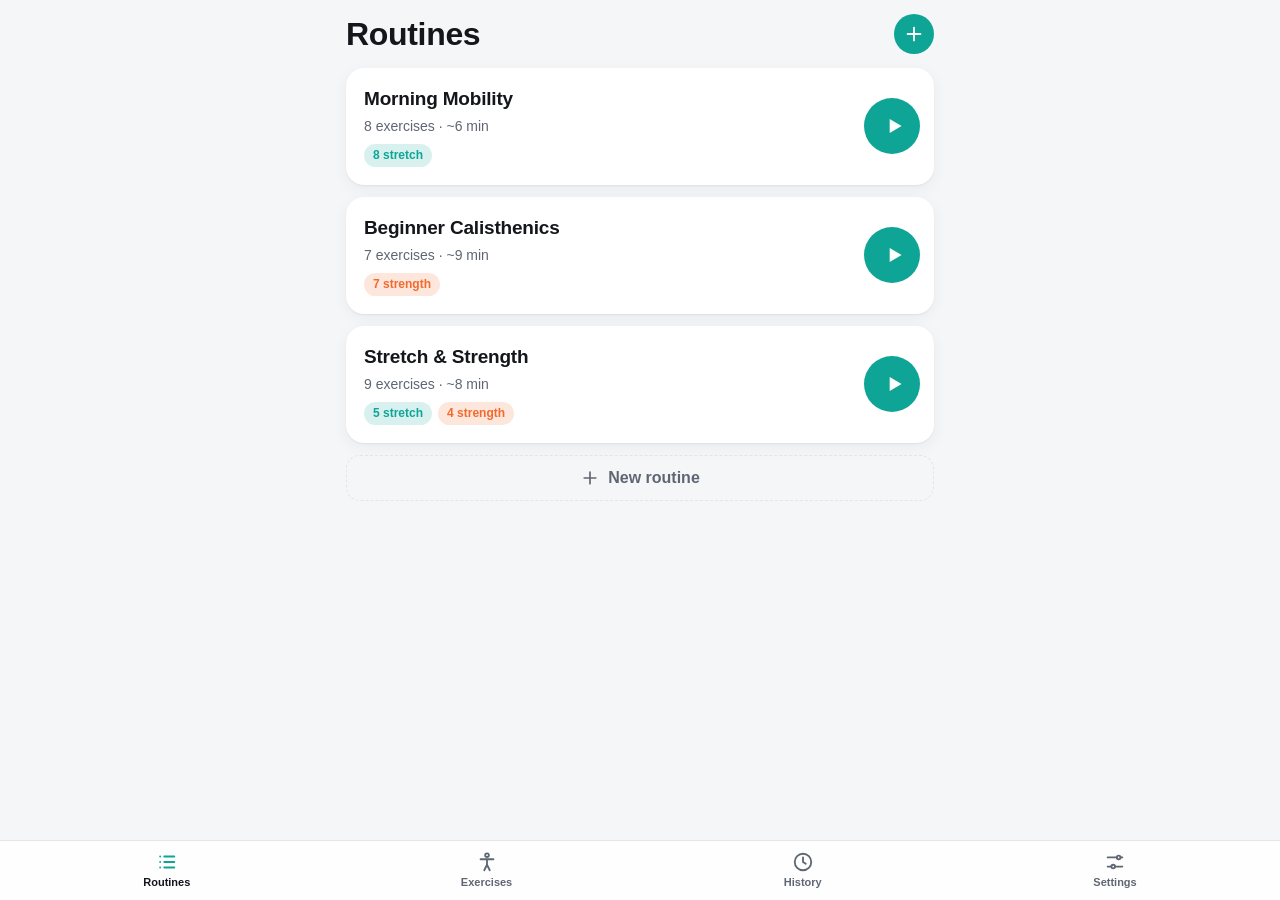
==== index.html @ bdf203a7 "Limber: guided stretching and calisthenics web app Co-Authored-By: Claude Opus 5.5 <noreply@anthropi" ====
<!doctype html>
<html lang="en">
<head>
  <meta charset="utf-8">
  <meta name="viewport" content="width=device-width, initial-scale=1, viewport-fit=cover">
  <title>Limber</title>
  <meta name="description" content="Guided stretching and calisthenics routines with timers and visual cues.">
  <meta name="theme-color" content="#f5f6f8" media="(prefers-color-scheme: light)">
  <meta name="theme-color" content="#0e1014" media="(prefers-color-scheme: dark)">
  <meta name="apple-mobile-web-app-capable" content="yes">
  <meta name="mobile-web-app-capable" content="yes">
  <meta name="apple-mobile-web-app-status-bar-style" content="black-translucent">
  <meta name="apple-mobile-web-app-title" content="Limber">
  <link rel="apple-touch-icon" href="icons/apple-touch-icon.png">
  <link rel="icon" type="image/png" sizes="192x192" href="icons/icon-192.png">
  <link rel="manifest" href="manifest.webmanifest">
  <link rel="stylesheet" href="styles.css">
</head>
<body>
  <main id="app"></main>
  <nav class="tabbar" aria-label="Main">
    <a href="#/" data-tab="routines"><svg class="ic" viewBox="0 0 24 24" aria-hidden="true"><path d="M9 6h11M9 12h11M9 18h11M4.5 6h.01M4.5 12h.01M4.5 18h.01"/></svg><span>Routines</span></a>
    <a href="#/library" data-tab="library"><svg class="ic" viewBox="0 0 24 24" aria-hidden="true"><circle cx="12" cy="4.5" r="2"/><path d="M5 9h14M12 9v6M9 21l3-6 3 6"/></svg><span>Exercises</span></a>
    <a href="#/history" data-tab="history"><svg class="ic" viewBox="0 0 24 24" aria-hidden="true"><circle cx="12" cy="12" r="9"/><path d="M12 7v5l3 2"/></svg><span>History</span></a>
    <a href="#/settings" data-tab="settings"><svg class="ic" viewBox="0 0 24 24" aria-hidden="true"><path d="M4 7h10M18 7h2M4 17h4M12 17h8"/><circle cx="16" cy="7" r="2"/><circle cx="10" cy="17" r="2"/></svg><span>Settings</span></a>
  </nav>
  <script type="module" src="js/app.js"></script>
</body>
</html>
---- styles.css ----
:root {
  --bg: #f5f6f8;
  --surface: #ffffff;
  --surface-2: #eef0f3;
  --text: #14161b;
  --text-2: #5f6673;
  --line: #e2e5ea;
  --stretch: #0fa596;
  --strength: #f26a2e;
  --acc: var(--stretch);
  --danger: #d93a3a;
  --fig: #2a2f3a;
  --fig-far: #a9afbb;
  --ground: #d5d9df;
  --body: #e4e7ec;
  --muscle: #cfd4dc;
  --radius: 18px;
  --shadow: 0 1px 2px rgba(20, 22, 27, .06), 0 4px 16px rgba(20, 22, 27, .05);
  --safe-top: env(safe-area-inset-top, 0px);
  --safe-bottom: env(safe-area-inset-bottom, 0px);
  color-scheme: light dark;
}

@media (prefers-color-scheme: dark) {
  :root {
    --bg: #0e1014;
    --surface: #181b21;
    --surface-2: #22262e;
    --text: #f1f2f5;
    --text-2: #9aa1ad;
    --line: #2a2e37;
    --stretch: #2fc9b8;
    --strength: #ff8247;
    --fig: #eef0f4;
    --fig-far: #6b7280;
    --ground: #343944;
    --body: #262a33;
    --muscle: #343a45;
    --shadow: none;
  }
}

* { box-sizing: border-box; -webkit-tap-highlight-color: transparent; }
html { -webkit-text-size-adjust: 100%; }
body {
  margin: 0;
  background: var(--bg);
  color: var(--text);
  font: 16px/1.4 -apple-system, BlinkMacSystemFont, "SF Pro Text", "Segoe UI", Roboto, sans-serif;
  min-height: 100dvh;
  overscroll-behavior-y: none;
}
button, input, select, textarea { font: inherit; color: inherit; }
button { cursor: pointer; border: 0; background: none; padding: 0; }
button:disabled { opacity: .35; cursor: default; }
a { color: inherit; text-decoration: none; }
h1, h2, h3 { margin: 0; letter-spacing: -0.01em; }
.muted { color: var(--text-2); }
.small { font-size: 13px; }
.center { text-align: center; }
.pad { padding: 16px; }

.ic { width: 22px; height: 22px; fill: none; stroke: currentColor; stroke-width: 2; stroke-linecap: round; stroke-linejoin: round; flex: none; }
.ic.inline { width: 16px; height: 16px; vertical-align: -3px; }

#app {
  max-width: 620px;
  margin: 0 auto;
  padding: calc(var(--safe-top) + 8px) 16px calc(var(--safe-bottom) + 96px);
}

/* ── Tab bar ── */
.tabbar {
  position: fixed; left: 0; right: 0; bottom: 0; z-index: 20;
  display: flex; justify-content: space-around;
  padding: 6px 8px calc(var(--safe-bottom) + 6px);
  background: color-mix(in srgb, var(--surface) 88%, transparent);
  backdrop-filter: saturate(1.6) blur(18px);
  -webkit-backdrop-filter: saturate(1.6) blur(18px);
  border-top: 1px solid var(--line);
}
.tabbar a { display: flex; flex-direction: column; align-items: center; gap: 2px; font-size: 11px; font-weight: 600; color: var(--text-2); padding: 4px 12px; min-width: 64px; }
.tabbar a.active { color: var(--text); }
.tabbar a.active .ic { stroke: var(--stretch); }
body.playing .tabbar { display: none; }

/* ── Header ── */
.top { display: flex; align-items: center; justify-content: space-between; gap: 8px; min-height: 52px; margin-bottom: 8px; }
.top h1 { font-size: 32px; font-weight: 800; }
.top-title { flex: 1; text-align: center; font-weight: 600; }
.btn-icon {
  display: inline-grid; place-items: center; width: 40px; height: 40px; border-radius: 50%;
  color: var(--text); background: var(--surface-2);
}
.btn-icon.accent { background: var(--stretch); color: #fff; }
.btn-icon.danger { color: var(--danger); }
.btn-icon.lg { width: 56px; height: 56px; }
.btn-icon.lg .ic { width: 26px; height: 26px; }
.btn-icon.on { background: var(--acc); color: #fff; }

/* ── Buttons ── */
.btn {
  display: inline-flex; align-items: center; justify-content: center; gap: 8px;
  min-height: 46px; padding: 0 18px; border-radius: 14px; font-weight: 650;
  background: var(--surface-2); color: var(--text);
}
.btn.primary { background: var(--text); color: var(--bg); }
.btn.ghost { background: transparent; border: 1.5px dashed var(--line); color: var(--text-2); }
.btn.ghost.danger { color: var(--danger); border-style: solid; }
.btn.wide { display: flex; width: 100%; margin-top: 12px; }
.btn.big { min-height: 54px; font-size: 17px; }
.btn.small { min-height: 34px; padding: 0 14px; border-radius: 10px; font-size: 14px; }
.btn .ic { width: 20px; height: 20px; }
.file-btn { cursor: pointer; }

.bottom-cta {
  position: sticky; bottom: calc(var(--safe-bottom) + 70px); margin-top: 16px; z-index: 5;
}
.bottom-cta .btn { box-shadow: 0 8px 24px rgba(0, 0, 0, .18); }

/* ── Pills & chips ── */
.pill { display: inline-block; font-size: 12px; font-weight: 700; padding: 3px 9px; border-radius: 99px; }
.pill.stretch { background: color-mix(in srgb, var(--stretch) 16%, transparent); color: var(--stretch); }
.pill.strength { background: color-mix(in srgb, var(--strength) 16%, transparent); color: var(--strength); }
.chips { display: flex; gap: 8px; overflow-x: auto; padding: 2px 0 10px; scrollbar-width: none; }
.chips.wrap { flex-wrap: wrap; overflow: visible; }
.chip {
  flex: none; padding: 7px 14px; border-radius: 99px; font-size: 14px; font-weight: 600;
  background: var(--surface-2); color: var(--text-2);
}
.chip.on { background: var(--text); color: var(--bg); }

/* ── Routine cards ── */
.cards { display: grid; gap: 12px; }
.rcard {
  display: flex; align-items: center; gap: 12px;
  background: var(--surface); border-radius: var(--radius); box-shadow: var(--shadow);
  padding: 6px 14px 6px 6px;
}
.rcard-main { flex: 1; text-align: left; padding: 12px; min-width: 0; }
.rcard h2 { font-size: 19px; font-weight: 750; }
.meta { margin: 4px 0 8px; font-size: 14px; color: var(--text-2); }
.mix { display: flex; gap: 6px; }
.play-btn {
  display: grid; place-items: center; width: 56px; height: 56px; border-radius: 50%;
  background: var(--stretch); color: #fff; flex: none;
}
.play-btn .ic { width: 26px; height: 26px; margin-left: 3px; }

.hint {
  display: flex; gap: 12px; align-items: flex-start; padding: 14px 14px 14px 16px; margin-bottom: 14px;
  background: color-mix(in srgb, var(--stretch) 12%, var(--surface)); border-radius: var(--radius);
}
.hint p { margin: 4px 0 0; font-size: 14px; color: var(--text-2); }
.hint .btn-icon { width: 32px; height: 32px; flex: none; background: transparent; }

.empty { text-align: center; padding: 48px 16px; color: var(--text-2); }
.empty.small { padding: 24px 16px; }

/* ── Editor ── */
.title-input {
  width: 100%; border: 0; background: transparent; font-size: 28px; font-weight: 800; padding: 4px 0;
  outline: none; border-bottom: 2px solid transparent;
}
.title-input:focus { border-bottom-color: var(--line); }
.title-static { font-size: 28px; font-weight: 800; margin: 8px 0 4px; }
.editor-meta { display: flex; justify-content: space-between; align-items: center; flex-wrap: wrap; gap: 8px; color: var(--text-2); font-size: 14px; margin: 6px 0 14px; }
.inline-stepper { display: flex; align-items: center; gap: 8px; }

.steps { list-style: none; margin: 0; padding: 0; display: grid; gap: 8px; }
.step { background: var(--surface); border-radius: 16px; box-shadow: var(--shadow); overflow: hidden; }
.step-head { display: flex; align-items: center; gap: 10px; width: 100%; padding: 8px 12px 8px 8px; text-align: left; }
.step-num { width: 22px; text-align: center; font-size: 13px; font-weight: 700; color: var(--text-2); flex: none; }
.step-thumb, .pick-thumb { width: 54px; height: 47px; flex: none; border-radius: 10px; background: var(--surface-2); overflow: hidden; }
.step-text { flex: 1; min-width: 0; display: flex; flex-direction: column; }
.step-name { font-weight: 650; white-space: nowrap; overflow: hidden; text-overflow: ellipsis; }
.step-sum { font-size: 13px; color: var(--acc); font-weight: 600; }
.chev { color: var(--text-2); width: 18px; height: 18px; }
.step-body { padding: 0 14px 14px; border-top: 1px solid var(--line); }
.step-preview { height: 150px; margin: 10px 0; border-radius: 12px; background: var(--surface-2); }
.fields { display: grid; gap: 4px; margin-top: 10px; }
.fields > label, .switch-row {
  display: flex; align-items: center; justify-content: space-between; gap: 12px; min-height: 48px; font-weight: 550;
}
.fields .muted { font-weight: 400; font-size: 13px; }
.switch-row small { display: block; font-size: 13px; color: var(--text-2); font-weight: 400; }
.step-actions { display: flex; justify-content: space-between; margin-top: 10px; }

.seg { display: flex; background: var(--surface-2); border-radius: 12px; padding: 3px; margin-top: 4px; }
.seg button { flex: 1; min-height: 36px; border-radius: 10px; font-weight: 650; font-size: 14px; color: var(--text-2); }
.seg button.on { background: var(--surface); color: var(--text); box-shadow: 0 1px 3px rgba(0, 0, 0, .12); }

.stepper { display: inline-flex; align-items: center; background: var(--surface-2); border-radius: 12px; flex: none; }
.stepper button { width: 38px; height: 38px; font-size: 20px; font-weight: 600; color: var(--text); }
.stepper input {
  width: 44px; text-align: right; border: 0; background: transparent; font-weight: 700; font-variant-numeric: tabular-nums;
  -moz-appearance: textfield; appearance: textfield; padding: 0; outline: none;
}
.stepper input::-webkit-inner-spin-button { -webkit-appearance: none; }
.stepper .unit { font-weight: 700; color: var(--text-2); font-size: 14px; min-width: 6px; padding-right: 2px; }

.toggle { width: 52px; height: 32px; border-radius: 99px; background: var(--line); position: relative; flex: none; transition: background .2s; }
.toggle span { position: absolute; top: 3px; left: 3px; width: 26px; height: 26px; border-radius: 50%; background: #fff; box-shadow: 0 1px 3px rgba(0, 0, 0, .25); transition: transform .2s; }
.toggle.on { background: var(--stretch); }
.toggle.on span { transform: translateX(20px); }

/* ── Sheets ── */
.sheet-wrap { position: fixed; inset: 0; z-index: 50; }
.sheet-backdrop { position: absolute; inset: 0; background: rgba(0, 0, 0, .4); opacity: 0; transition: opacity .25s; }
.sheet {
  position: absolute; left: 0; right: 0; bottom: 0; max-width: 620px; margin: 0 auto;
  max-height: 88dvh; overflow-y: auto; background: var(--surface);
  border-radius: 22px 22px 0 0; padding: 10px 16px calc(var(--safe-bottom) + 16px);
  transform: translateY(100%); transition: transform .25s cubic-bezier(.2, .8, .2, 1);
}
.sheet::before { content: ""; display: block; width: 40px; height: 5px; border-radius: 3px; background: var(--line); margin: 0 auto 10px; }
.sheet.tall { height: 88dvh; display: flex; flex-direction: column; overflow: hidden; }
.sheet-wrap.open .sheet { transform: none; }
.sheet-wrap.open .sheet-backdrop { opacity: 1; }
.sheet-head { display: flex; justify-content: space-between; align-items: center; margin-bottom: 10px; }
.sheet-head h3 { font-size: 20px; }
.menu { display: grid; gap: 4px; }
.menu-item { display: flex; align-items: center; gap: 14px; min-height: 52px; padding: 0 8px; font-weight: 600; text-align: left; border-radius: 12px; }
.menu-item.danger { color: var(--danger); }
.menu-item.cancel { justify-content: center; color: var(--text-2); margin-top: 6px; background: var(--surface-2); }

.search { display: flex; align-items: center; gap: 8px; background: var(--surface-2); border-radius: 12px; padding: 0 12px; margin-bottom: 10px; color: var(--text-2); }
.search .ic { width: 18px; height: 18px; }
.search input { flex: 1; border: 0; background: transparent; min-height: 42px; outline: none; color: var(--text); font-size: 16px; }

.pick-list { overflow-y: auto; flex: 1; margin: 0 -16px; padding: 0 16px; }
.pick { display: flex; align-items: center; gap: 12px; width: 100%; padding: 8px 0; text-align: left; border-bottom: 1px solid var(--line); }
.pick-text { flex: 1; min-width: 0; display: flex; flex-direction: column; }
.pick-name { font-weight: 650; }
.pick-sub { font-size: 13px; color: var(--text-2); }
.pick-add { display: grid; place-items: center; width: 34px; height: 34px; border-radius: 50%; background: var(--surface-2); color: var(--acc); transition: transform .2s, background .2s; }
.pick.added .pick-add { background: var(--acc); color: #fff; transform: scale(1.12); }

/* ── Library ── */
.ex-grid { display: grid; grid-template-columns: repeat(auto-fill, minmax(150px, 1fr)); gap: 10px; }
.ex-card { position: relative; display: flex; flex-direction: column; background: var(--surface); border-radius: 16px; box-shadow: var(--shadow); padding: 8px 8px 12px; }
.ex-thumb { display: block; aspect-ratio: 1.25; border-radius: 10px; background: var(--surface-2); margin-bottom: 8px; }
.ex-name { font-weight: 650; font-size: 15px; line-height: 1.25; padding: 0 4px; }
.ex-sub { font-size: 12.5px; color: var(--acc); font-weight: 600; padding: 2px 4px 0; }
.tag { position: absolute; top: 12px; left: 12px; font-size: 11px; font-weight: 700; background: var(--surface); padding: 2px 7px; border-radius: 6px; }

.ex-hero { aspect-ratio: 1.5; background: var(--surface); border-radius: var(--radius); box-shadow: var(--shadow); }
.ex-title { margin: 16px 2px; }
.ex-title h1 { font-size: 28px; font-weight: 800; margin: 8px 0 2px; }
.card { background: var(--surface); border-radius: var(--radius); box-shadow: var(--shadow); padding: 16px; margin-bottom: 12px; }
.card h3 { font-size: 13px; text-transform: uppercase; letter-spacing: .06em; color: var(--text-2); margin-bottom: 10px; }
.muscle-row { display: flex; gap: 16px; align-items: center; }
.mm-wrap { width: 58%; flex: none; }
.muscle-legend p { margin: 0 0 12px; font-size: 14px; line-height: 1.45; }
.sw { display: inline-block; width: 11px; height: 11px; border-radius: 3px; margin-right: 6px; vertical-align: -1px; }
.sw.pri { background: var(--acc); }
.sw.sec { background: color-mix(in srgb, var(--acc) 40%, var(--muscle)); }
.cues { margin: 0; padding-left: 22px; display: grid; gap: 10px; }
.cues li { padding-left: 4px; line-height: 1.45; }
.cues li::marker { font-weight: 800; color: var(--acc); }
.plain-list { padding-left: 22px; }
.plain-list li { padding: 6px 0; border-bottom: 1px solid var(--line); }

/* ── Forms ── */
.form { display: grid; gap: 14px; }
.form label { display: grid; gap: 6px; font-weight: 600; font-size: 14px; }
.form label.switch-row { display: flex; }
.form input:not([type=checkbox]), .form textarea, .form select {
  width: 100%; border: 1px solid var(--line); background: var(--surface); border-radius: 12px; padding: 12px; font-size: 16px; font-weight: 400;
}
.form fieldset { border: 0; padding: 0; margin: 0; }
.form legend { font-weight: 600; font-size: 14px; margin-bottom: 8px; }
.row2 { display: grid; grid-template-columns: 1fr 1fr; gap: 10px; }
.like-preview { aspect-ratio: 1.8; background: var(--surface); border-radius: 14px; }

/* ── History ── */
.stats { display: grid; grid-template-columns: repeat(auto-fit, minmax(90px, 1fr)); gap: 10px; margin-bottom: 14px; }
.stat { background: var(--surface); border-radius: 16px; box-shadow: var(--shadow); padding: 14px; text-align: center; }
.stat b { display: block; font-size: 28px; font-weight: 800; font-variant-numeric: tabular-nums; }
.stat span { font-size: 13px; color: var(--text-2); }
.cal { display: grid; grid-template-columns: repeat(7, 1fr); gap: 6px; margin-bottom: 18px; }
.cal span { height: 20px; border-radius: 5px; background: var(--surface-2); }
.cal span.on { background: var(--stretch); }
.cal span.today { outline: 2px solid var(--text-2); outline-offset: 1px; }
.hist { list-style: none; padding: 0; margin: 0; background: var(--surface); border-radius: var(--radius); box-shadow: var(--shadow); }
.hist li { display: flex; justify-content: space-between; align-items: center; gap: 12px; padding: 12px 16px; border-bottom: 1px solid var(--line); }
.hist li:last-child { border-bottom: 0; }
.hist li div { display: flex; flex-direction: column; }
.hist li .muted { font-size: 13px; }
.hist-time { font-weight: 700; font-variant-numeric: tabular-nums; text-align: right; }
.hist-time small { display: block; font-weight: 500; font-size: 11px; color: var(--text-2); }
.settings .switch-row { border-bottom: 1px solid var(--line); }

/* ── Figures ── */
svg.figure { width: 100%; height: 100%; display: block; }
.fig-seg { stroke-linecap: round; fill: none; }
.fig-seg.near { stroke: var(--fig); }
.fig-seg.far { stroke: var(--fig-far); }
.fig-seg.hot { stroke: var(--acc); }
.fig-seg.far.hot { stroke: color-mix(in srgb, var(--acc) 55%, var(--fig-far)); }
.fig-head { fill: var(--fig); }
.fig-ground { stroke: var(--ground); stroke-width: 1; }
.fig-prop { stroke: var(--fig-far); stroke-width: 2.4; }
.fig-bar { stroke: var(--fig-far); stroke-width: 2.4; stroke-linecap: round; }
.fig-box { fill: var(--ground); }

.musclemap { width: 100%; display: block; }
.mm-base { fill: var(--body); stroke: var(--body); }
.mm-m { fill: var(--muscle); transition: fill .3s; }
.mm-m.sec { fill: color-mix(in srgb, var(--acc) 40%, var(--muscle)); }
.mm-m.pri { fill: var(--acc); }
.mm-label { font-size: 8px; font-weight: 700; letter-spacing: .1em; fill: var(--text-2); text-anchor: middle; }

/* ── Player ── */
body.playing #app { padding: 0; max-width: none; }
.player {
  display: flex; flex-direction: column; height: 100dvh; max-width: 620px; margin: 0 auto;
  padding: calc(var(--safe-top) + 8px) 16px calc(var(--safe-bottom) + 12px);
}
.pl-top { display: flex; align-items: center; gap: 12px; }
.pl-progress { flex: 1; }
.pl-bar { height: 6px; border-radius: 3px; background: var(--surface-2); overflow: hidden; }
.pl-bar span { display: block; height: 100%; width: 0; background: var(--acc); transition: width .4s; }
.pl-count { font-size: 12px; font-weight: 700; color: var(--text-2); text-align: center; margin-top: 5px; font-variant-numeric: tabular-nums; }
.pl-head { text-align: center; margin-top: 10px; }
.pl-kicker { font-size: 13px; font-weight: 800; letter-spacing: .08em; text-transform: uppercase; color: var(--acc); }
.pl-name { font-size: clamp(24px, 7vw, 32px); font-weight: 800; margin: 2px 0 6px; line-height: 1.15; }
.pl-chips { display: flex; justify-content: center; gap: 6px; min-height: 30px; }
.pl-chips .chip { padding: 4px 12px; font-size: 13px; }
.pl-chips .chip.on { background: var(--acc); color: #fff; }
.pl-stage { position: relative; flex: 1; min-height: 160px; margin: 8px 0 4px; background: var(--surface); border-radius: 22px; overflow: hidden; }
.pl-fig, .pl-map { position: absolute; inset: 10px; transition: opacity .3s; }
.pl-fig.dim { opacity: .45; }
.pl-map { display: flex; justify-content: center; }
.pl-map svg { height: 100%; width: auto; max-width: 100%; }
.pl-mini { position: absolute; top: 10px; right: 10px; width: 78px; opacity: .95; pointer-events: none; }
.pl-mini[hidden], .pl-map[hidden], .pl-fig[hidden] { display: none; }
.pl-cue {
  min-height: 46px; padding: 6px 8px; text-align: center; font-size: 15px; color: var(--text-2); line-height: 1.35;
  opacity: 0; transition: opacity .35s;
}
.pl-cue.in { opacity: 1; }
.pl-timer { position: relative; width: min(42vw, 23vh, 190px); aspect-ratio: 1; margin: 2px auto 6px; }
.ring { width: 100%; height: 100%; transform: rotate(-90deg); }
.ring-bg { fill: none; stroke: var(--surface-2); stroke-width: 9; }
.ring-fg { fill: none; stroke: var(--acc); stroke-width: 9; stroke-linecap: round; transition: stroke-dashoffset .12s linear; }
.player[data-mode="reps"] .ring-fg { stroke: color-mix(in srgb, var(--acc) 30%, transparent); }
.pl-time { position: absolute; inset: 0; display: flex; flex-direction: column; align-items: center; justify-content: center; }
.pl-time b { font-size: clamp(34px, 11vw, 52px); font-weight: 800; font-variant-numeric: tabular-nums; line-height: 1; }
.pl-time small { font-size: 13px; color: var(--text-2); font-weight: 600; margin-top: 4px; }
.player.paused .pl-time b { opacity: .45; }
.pl-controls { display: flex; align-items: center; justify-content: center; gap: 28px; }
.pl-main {
  display: grid; place-items: center; width: 78px; height: 78px; border-radius: 50%;
  background: var(--acc); color: #fff; box-shadow: 0 6px 20px color-mix(in srgb, var(--acc) 40%, transparent);
  transition: width .2s, border-radius .2s;
}
.pl-main .ic { width: 32px; height: 32px; }
.pl-main[data-state="play"] .ic { margin-left: 4px; }
.pl-main.done-btn { width: 132px; border-radius: 40px; display: flex; justify-content: center; gap: 6px; font-weight: 800; font-size: 19px; }
.pl-main.done-btn .ic { width: 26px; height: 26px; }
.pl-timer-row { display: grid; grid-template-columns: 1fr auto 1fr; align-items: center; }
.pl-extra { justify-self: start; margin-left: 14px; padding: 8px 12px; border-radius: 12px; background: var(--surface-2); font-weight: 700; font-size: 14px; }
.pl-extra[hidden] { display: none; }

.finish { min-height: 100dvh; display: flex; flex-direction: column; justify-content: center; align-items: stretch; padding: 24px 16px; text-align: center; max-width: 480px; margin: 0 auto; }
.finish h1 { font-size: 34px; font-weight: 800; }
.finish p { margin: 4px 0 24px; }
.finish-badge { display: grid; place-items: center; width: 92px; height: 92px; border-radius: 50%; background: var(--stretch); color: #fff; margin: 0 auto 18px; }
.finish-badge .ic { width: 48px; height: 48px; stroke-width: 2.6; }

#toast {
  position: fixed; left: 50%; bottom: calc(var(--safe-bottom) + 84px); z-index: 60;
  transform: translate(-50%, 20px); opacity: 0; pointer-events: none;
  background: var(--text); color: var(--bg); padding: 10px 16px; border-radius: 12px; font-weight: 600; font-size: 14px;
  transition: opacity .2s, transform .2s; white-space: nowrap;
}
#toast.show { opacity: 1; transform: translate(-50%, 0); }

@media (prefers-reduced-motion: reduce) {
  * { transition: none !important; }
}
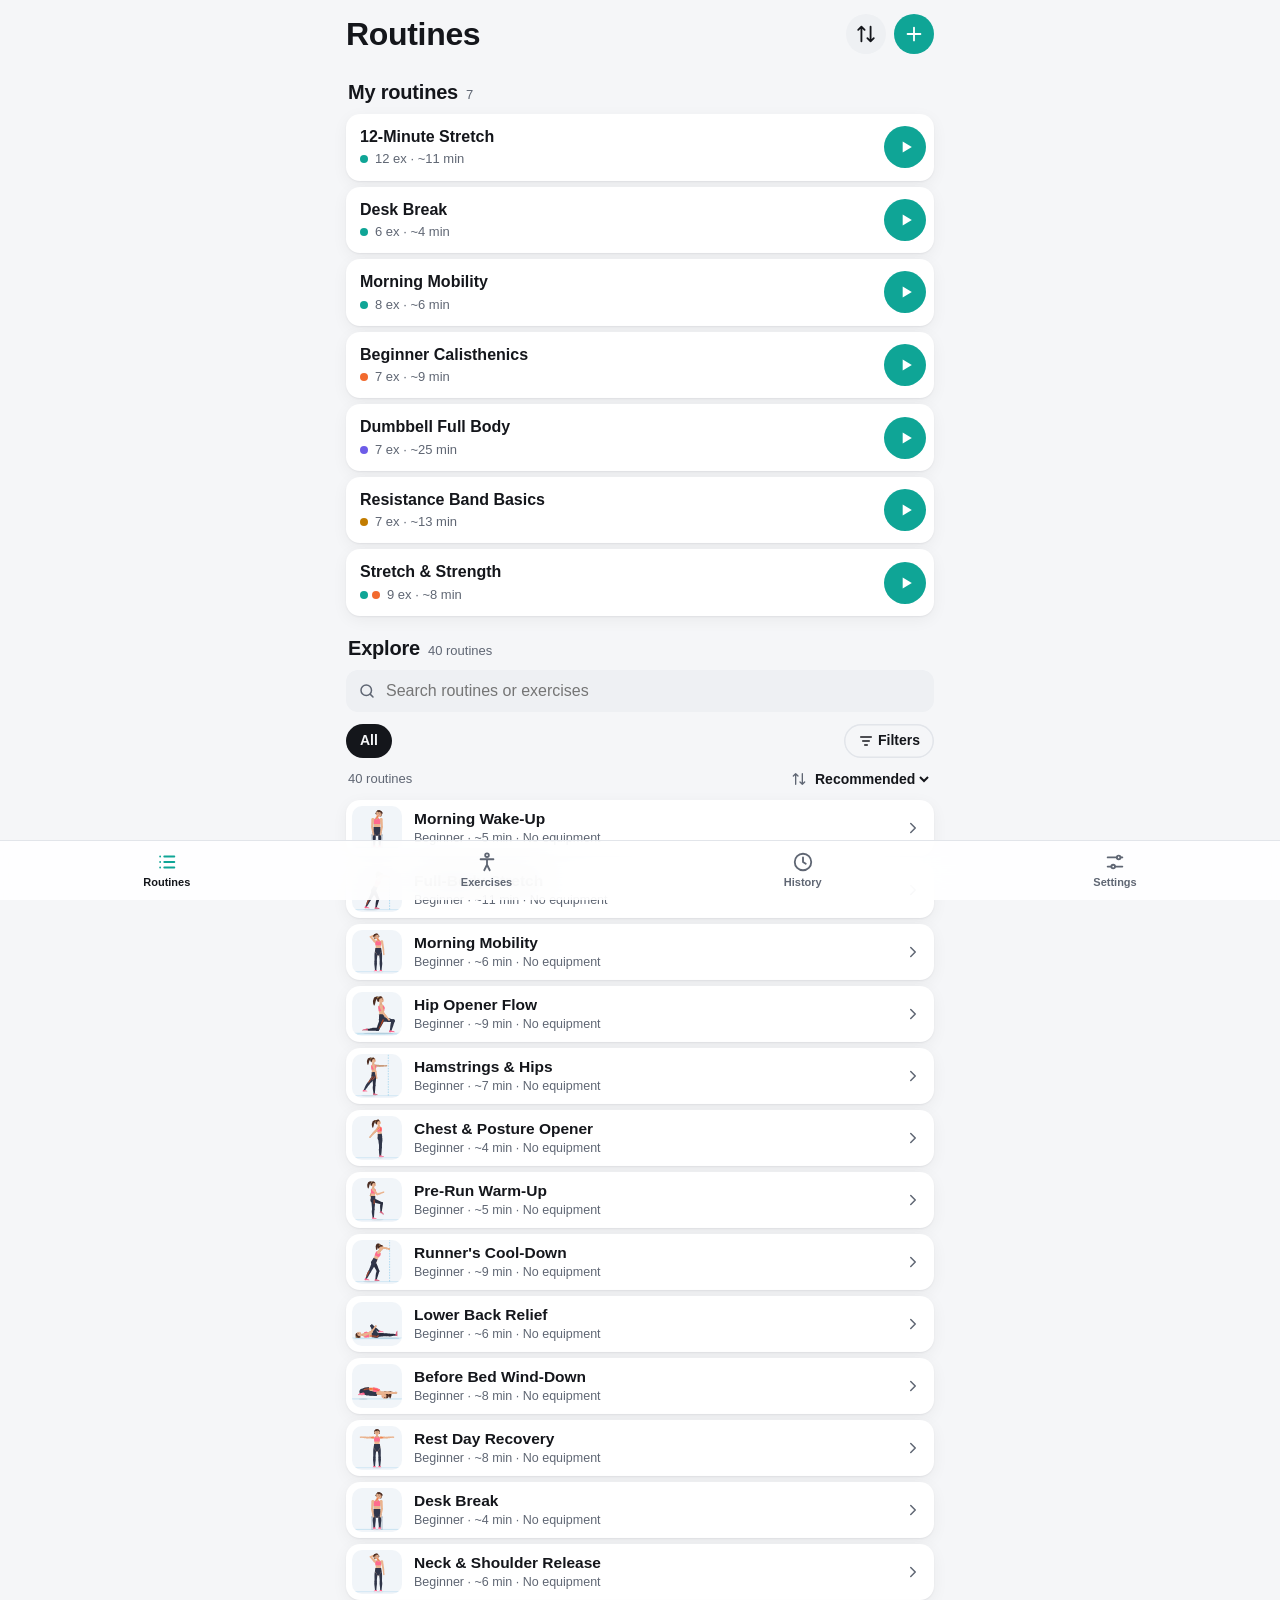
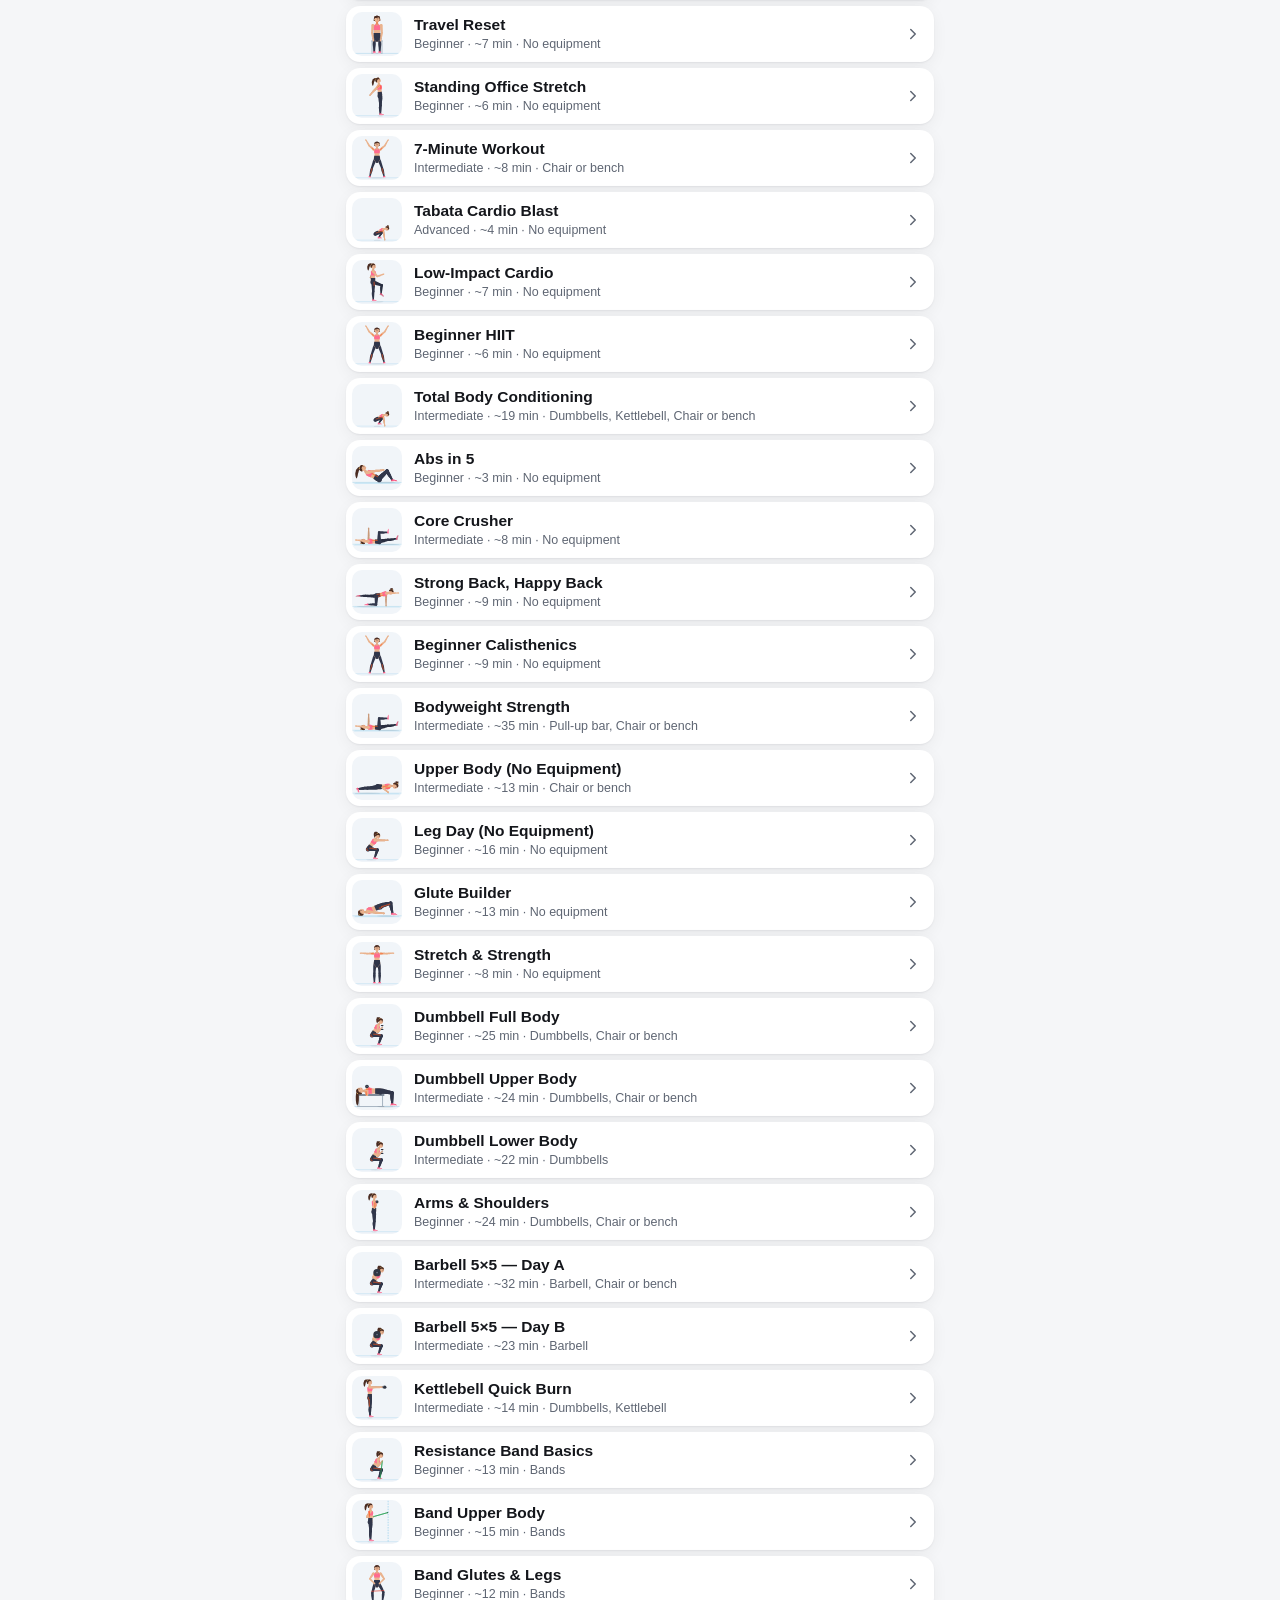
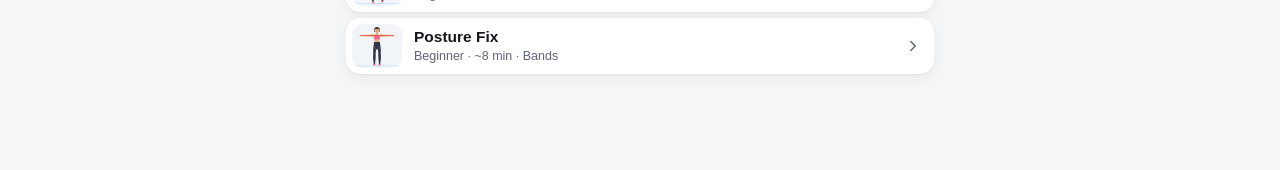
==== commit 8d6f04a2: "Home with My routines + Explore, light/dark setting, filter panel - Home: compact My routines rows (" ====
--- a/index.html
+++ b/index.html
@@ -14,6 +14,7 @@
   <link rel="apple-touch-icon" href="icons/apple-touch-icon.png">
   <link rel="icon" type="image/png" sizes="192x192" href="icons/icon-192.png">
   <link rel="manifest" href="manifest.webmanifest">
+  <script>try { const t = localStorage.getItem('limber.theme'); if (t === 'light' || t === 'dark') document.documentElement.dataset.theme = t; } catch {}</script>
   <link rel="stylesheet" href="styles.css">
 </head>
 <body>
--- a/styles.css
+++ b/styles.css
@@ -7,6 +7,8 @@
   --line: #e2e5ea;
   --stretch: #0fa596;
   --strength: #f26a2e;
+  --weights: #6d5ce8;
+  --bands: #c27c00;
   --acc: var(--stretch);
   --danger: #d93a3a;
   --fig: #2a2f3a;
@@ -14,6 +16,7 @@
   --ground: #d5d9df;
   --body: #e4e7ec;
   --muscle: #cfd4dc;
+  --stage: #f1f5f9;
   --radius: 18px;
   --shadow: 0 1px 2px rgba(20, 22, 27, .06), 0 4px 16px rgba(20, 22, 27, .05);
   --safe-top: env(safe-area-inset-top, 0px);
@@ -21,8 +24,9 @@
   color-scheme: light dark;
 }
 
+/* Dark theme: follows the phone (Settings → Appearance: Auto) unless the user picks Light or Dark. */
 @media (prefers-color-scheme: dark) {
-  :root {
+  :root:not([data-theme="light"]) {
     --bg: #0e1014;
     --surface: #181b21;
     --surface-2: #22262e;
@@ -31,14 +35,38 @@
     --line: #2a2e37;
     --stretch: #2fc9b8;
     --strength: #ff8247;
+    --weights: #9a8cff;
+    --bands: #f2b23a;
     --fig: #eef0f4;
     --fig-far: #6b7280;
     --ground: #343944;
     --body: #262a33;
     --muscle: #343a45;
+    --stage: #e6ecf1;
     --shadow: none;
   }
 }
+:root[data-theme="dark"] {
+  --bg: #0e1014;
+  --surface: #181b21;
+  --surface-2: #22262e;
+  --text: #f1f2f5;
+  --text-2: #9aa1ad;
+  --line: #2a2e37;
+  --stretch: #2fc9b8;
+  --strength: #ff8247;
+  --weights: #9a8cff;
+  --bands: #f2b23a;
+  --fig: #eef0f4;
+  --fig-far: #6b7280;
+  --ground: #343944;
+  --body: #262a33;
+  --muscle: #343a45;
+  --stage: #e6ecf1;
+  --shadow: none;
+}
+:root[data-theme="light"] { color-scheme: light; }
+:root[data-theme="dark"] { color-scheme: dark; }
 
 * { box-sizing: border-box; -webkit-tap-highlight-color: transparent; }
 html { -webkit-text-size-adjust: 100%; }
@@ -88,6 +116,7 @@
 .top { display: flex; align-items: center; justify-content: space-between; gap: 8px; min-height: 52px; margin-bottom: 8px; }
 .top h1 { font-size: 32px; font-weight: 800; }
 .top-title { flex: 1; text-align: center; font-weight: 600; }
+.top-actions { display: flex; align-items: center; gap: 8px; }
 .btn-icon {
   display: inline-grid; place-items: center; width: 40px; height: 40px; border-radius: 50%;
   color: var(--text); background: var(--surface-2);
@@ -97,6 +126,8 @@
 .btn-icon.lg { width: 56px; height: 56px; }
 .btn-icon.lg .ic { width: 26px; height: 26px; }
 .btn-icon.on { background: var(--acc); color: #fff; }
+.btn-icon.sm { width: 34px; height: 34px; }
+.btn-icon.sm .ic { width: 18px; height: 18px; }
 
 /* ── Buttons ── */
 .btn {
@@ -122,30 +153,89 @@
 .pill { display: inline-block; font-size: 12px; font-weight: 700; padding: 3px 9px; border-radius: 99px; }
 .pill.stretch { background: color-mix(in srgb, var(--stretch) 16%, transparent); color: var(--stretch); }
 .pill.strength { background: color-mix(in srgb, var(--strength) 16%, transparent); color: var(--strength); }
-.chips { display: flex; gap: 8px; overflow-x: auto; padding: 2px 0 10px; scrollbar-width: none; }
-.chips.wrap { flex-wrap: wrap; overflow: visible; }
+.pill.weights { background: color-mix(in srgb, var(--weights) 16%, transparent); color: var(--weights); }
+.pill.bands { background: color-mix(in srgb, var(--bands) 16%, transparent); color: var(--bands); }
+.band-dot { display: inline-block; width: 9px; height: 9px; border-radius: 50%; margin-right: 4px; vertical-align: 0; box-shadow: inset 0 0 0 1px rgba(0, 0, 0, .15); }
+.band-val { flex: 1; min-width: 0; text-align: center; font-size: 12.5px; font-weight: 700; white-space: nowrap; overflow: hidden; }
+.chips { display: flex; flex-wrap: wrap; gap: 8px; padding: 2px 0 10px; }
 .chip {
   flex: none; padding: 7px 14px; border-radius: 99px; font-size: 14px; font-weight: 600;
   background: var(--surface-2); color: var(--text-2);
 }
 .chip.on { background: var(--text); color: var(--bg); }
 
-/* ── Routine cards ── */
-.cards { display: grid; gap: 12px; }
-.rcard {
-  display: flex; align-items: center; gap: 12px;
-  background: var(--surface); border-radius: var(--radius); box-shadow: var(--shadow);
-  padding: 6px 14px 6px 6px;
-}
-.rcard-main { flex: 1; text-align: left; padding: 12px; min-width: 0; }
-.rcard h2 { font-size: 19px; font-weight: 750; }
-.meta { margin: 4px 0 8px; font-size: 14px; color: var(--text-2); }
-.mix { display: flex; gap: 6px; }
+/* ── Filter bar: All + active filters + a Filters toggle; the panel wraps ── */
+.fbar { display: flex; flex-wrap: wrap; gap: 8px; padding: 2px 0 10px; }
+.chip.removable { display: inline-flex; align-items: center; gap: 4px; padding-right: 10px; }
+.chip .ic.x { width: 14px; height: 14px; stroke-width: 2.4; }
+.chip.more { display: inline-flex; align-items: center; gap: 4px; margin-left: auto; background: transparent; box-shadow: inset 0 0 0 1.5px var(--line); color: var(--text); }
+.chip.more.open { box-shadow: inset 0 0 0 1.5px var(--text-2); }
+.fpanel { background: var(--surface); border-radius: 16px; box-shadow: var(--shadow); padding: 12px 12px 4px; margin-bottom: 12px; }
+.fgroup + .fgroup { border-top: 1px solid var(--line); padding-top: 10px; }
+.fgroup-l { display: block; font-size: 12px; font-weight: 700; letter-spacing: .05em; text-transform: uppercase; color: var(--text-2); margin-bottom: 8px; }
+.fpanel .chip { padding: 6px 12px; font-size: 13.5px; }
+.sheet .fpanel { box-shadow: none; background: var(--surface-2); }
+.sheet .fpanel .chip:not(.on) { background: var(--surface); }.lib-count { margin: 0 2px 8px; }
+
+/* ── Home: My routines + Explore ── */
+.sec-head { display: flex; align-items: baseline; gap: 8px; margin: 18px 2px 8px; }
+.sec-head h2 { font-size: 20px; font-weight: 800; }
+.rlist { display: grid; gap: 6px; }
+.rrow {
+  display: flex; align-items: center; gap: 8px;
+  background: var(--surface); border-radius: 14px; box-shadow: var(--shadow); padding: 4px 8px 4px 4px;
+}
+.rrow-main { flex: 1; min-width: 0; text-align: left; padding: 8px 10px; display: flex; flex-direction: column; gap: 2px; }
+.rrow-main b { font-size: 16px; font-weight: 700; white-space: nowrap; overflow: hidden; text-overflow: ellipsis; }
+.rrow-meta { display: flex; align-items: center; font-size: 13px; color: var(--text-2); white-space: nowrap; overflow: hidden; }
+.tdot { width: 8px; height: 8px; border-radius: 50%; margin-right: 4px; flex: none; }
+.tdot:last-of-type { margin-right: 7px; }
+.rrow .grip { width: 44px; }
+.sorting-mode .rrow-main { pointer-events: none; }
+.explore { margin-top: 8px; }
+.x-tools { display: flex; align-items: center; justify-content: space-between; margin: -2px 2px 8px; }
+.sort-select { display: inline-flex; align-items: center; gap: 4px; color: var(--text-2); font-size: 13.5px; font-weight: 600; }
+.sort-select select { border: 0; background: transparent; color: var(--text); font-weight: 650; font-size: 14px; padding: 4px 0; }
+.xlist { display: grid; gap: 6px; }
+.xrow { display: flex; align-items: center; gap: 12px; background: var(--surface); border-radius: 14px; box-shadow: var(--shadow); padding: 6px 12px 6px 6px; }
+.x-thumb { width: 50px; height: 44px; flex: none; border-radius: 10px; background: var(--stage); overflow: hidden; }
+.x-text { flex: 1; min-width: 0; display: flex; flex-direction: column; }
+.x-text b { font-size: 15.5px; white-space: nowrap; overflow: hidden; text-overflow: ellipsis; }
+.x-text span { font-size: 12.5px; color: var(--text-2); white-space: nowrap; overflow: hidden; text-overflow: ellipsis; }
+.ic.x-chev { transform: rotate(180deg); width: 18px; height: 18px; color: var(--text-2); }
+.x-added { display: grid; place-items: center; width: 26px; height: 26px; border-radius: 50%; background: color-mix(in srgb, var(--stretch) 18%, transparent); color: var(--stretch); }
+.x-added .ic { width: 16px; height: 16px; stroke-width: 2.6; }
+.x-desc { color: var(--text-2); margin: 4px 0 14px; line-height: 1.45; }
+.x-facts { display: grid; grid-template-columns: repeat(3, 1fr); gap: 8px; }
+.x-facts div { background: var(--surface); box-shadow: var(--shadow); border-radius: 14px; padding: 10px; text-align: center; }
+.x-facts b { display: block; font-size: 17px; }
+.x-facts span { font-size: 12px; color: var(--text-2); }
+.x-tags { display: flex; flex-wrap: wrap; gap: 6px; margin: 12px 0; }
+.x-tags .pill { background: var(--surface-2); color: var(--text-2); }
+.x-steps { list-style: none; padding: 0; margin: 0; display: grid; gap: 6px; }
+.x-steps a { display: flex; align-items: center; gap: 10px; background: var(--surface); border-radius: 14px; box-shadow: var(--shadow); padding: 6px 12px 6px 6px; }
+.x-cta { display: grid; gap: 8px; }
+.x-cta .btn.wide { margin-top: 0; }
+.x-cta .btn:not(.primary) { background: var(--surface); box-shadow: 0 8px 24px rgba(0, 0, 0, .12); }
+.theme-seg button { display: inline-flex; align-items: center; justify-content: center; gap: 6px; }
+.theme-note { margin: 10px 2px 0; }
 .play-btn {
   display: grid; place-items: center; width: 56px; height: 56px; border-radius: 50%;
   background: var(--stretch); color: #fff; flex: none;
 }
 .play-btn .ic { width: 26px; height: 26px; margin-left: 3px; }
+.play-btn.sm { width: 42px; height: 42px; }
+.play-btn.sm .ic { width: 20px; height: 20px; margin-left: 2px; }
+
+/* ── Drag to reorder ── */
+.grip {
+  display: grid; place-items: center; align-self: stretch; width: 40px; flex: none;
+  color: var(--text-2); cursor: grab; touch-action: none; -webkit-user-select: none; user-select: none; -webkit-touch-callout: none;
+}
+.dragging { position: relative; z-index: 10; box-shadow: 0 12px 32px rgba(0, 0, 0, .22); transition: none !important; }
+.sorting > :not(.dragging) { transition: transform .18s ease; }
+.sorting, .sorting * { -webkit-user-select: none; user-select: none; }
+.sort-tip { margin: -4px 2px 10px; }
 
 .hint {
   display: flex; gap: 12px; align-items: flex-start; padding: 14px 14px 14px 16px; margin-bottom: 14px;
@@ -169,22 +259,36 @@
 
 .steps { list-style: none; margin: 0; padding: 0; display: grid; gap: 8px; }
 .step { background: var(--surface); border-radius: 16px; box-shadow: var(--shadow); overflow: hidden; }
-.step-head { display: flex; align-items: center; gap: 10px; width: 100%; padding: 8px 12px 8px 8px; text-align: left; }
+.step-row { display: flex; align-items: center; }
+.step-head { display: flex; align-items: center; gap: 10px; flex: 1; min-width: 0; padding: 8px 0 8px 8px; text-align: left; }
+.step.open .step-row { background: color-mix(in srgb, var(--acc) 7%, transparent); }
 .step-num { width: 22px; text-align: center; font-size: 13px; font-weight: 700; color: var(--text-2); flex: none; }
-.step-thumb, .pick-thumb { width: 54px; height: 47px; flex: none; border-radius: 10px; background: var(--surface-2); overflow: hidden; }
+.step-thumb, .pick-thumb { width: 54px; height: 47px; flex: none; border-radius: 10px; background: var(--stage); overflow: hidden; }
 .step-text { flex: 1; min-width: 0; display: flex; flex-direction: column; }
 .step-name { font-weight: 650; white-space: nowrap; overflow: hidden; text-overflow: ellipsis; }
 .step-sum { font-size: 13px; color: var(--acc); font-weight: 600; }
-.chev { color: var(--text-2); width: 18px; height: 18px; }
-.step-body { padding: 0 14px 14px; border-top: 1px solid var(--line); }
-.step-preview { height: 150px; margin: 10px 0; border-radius: 12px; background: var(--surface-2); }
-.fields { display: grid; gap: 4px; margin-top: 10px; }
-.fields > label, .switch-row {
+.step-body { padding: 10px 12px 12px; border-top: 1px solid var(--line); }
+.step-top { display: flex; gap: 10px; }
+.step-preview { width: 42%; max-width: 170px; aspect-ratio: 1.25; flex: none; border-radius: 12px; background: var(--stage); }
+.step-side { flex: 1; min-width: 0; display: flex; flex-direction: column; justify-content: space-between; gap: 6px; }
+.step-side .seg { margin-top: 0; }
+.step-side .seg button { min-height: 30px; font-size: 13px; }
+.mini-switch { display: flex; align-items: center; justify-content: space-between; gap: 8px; font-size: 13px; font-weight: 600; color: var(--text-2); }
+.step-actions { display: flex; justify-content: flex-end; gap: 8px; }
+.tiles { display: grid; grid-template-columns: repeat(3, minmax(0, 1fr)); gap: 8px 6px; margin-top: 10px; }
+.tile { display: flex; flex-direction: column; gap: 3px; min-width: 0; }
+.tile-l { font-size: 12px; font-weight: 650; color: var(--text-2); white-space: nowrap; overflow: hidden; text-overflow: ellipsis; }
+.tile-l small { font-weight: 500; }
+.tile .stepper { justify-content: space-between; border-radius: 10px; }
+.tile .stepper button { width: 28px; height: 34px; font-size: 17px; flex: none; }
+.tile .stepper input { flex: 1; min-width: 0; width: 0; font-size: 15px; text-align: center; }
+.tile .stepper .unit { font-size: 12px; min-width: 0; padding: 0; margin-left: -2px; }
+.stepper input::placeholder { color: var(--text-2); opacity: .7; font-weight: 600; }
+.switch-row {
   display: flex; align-items: center; justify-content: space-between; gap: 12px; min-height: 48px; font-weight: 550;
 }
-.fields .muted { font-weight: 400; font-size: 13px; }
 .switch-row small { display: block; font-size: 13px; color: var(--text-2); font-weight: 400; }
-.step-actions { display: flex; justify-content: space-between; margin-top: 10px; }
+.seg.units { min-width: 120px; margin-top: 0; }
 
 .seg { display: flex; background: var(--surface-2); border-radius: 12px; padding: 3px; margin-top: 4px; }
 .seg button { flex: 1; min-height: 36px; border-radius: 10px; font-weight: 650; font-size: 14px; color: var(--text-2); }
@@ -203,6 +307,9 @@
 .toggle span { position: absolute; top: 3px; left: 3px; width: 26px; height: 26px; border-radius: 50%; background: #fff; box-shadow: 0 1px 3px rgba(0, 0, 0, .25); transition: transform .2s; }
 .toggle.on { background: var(--stretch); }
 .toggle.on span { transform: translateX(20px); }
+.toggle.sm { width: 42px; height: 26px; }
+.toggle.sm span { width: 20px; height: 20px; }
+.toggle.sm.on span { transform: translateX(16px); }
 
 /* ── Sheets ── */
 .sheet-wrap { position: fixed; inset: 0; z-index: 50; }
@@ -239,12 +346,12 @@
 /* ── Library ── */
 .ex-grid { display: grid; grid-template-columns: repeat(auto-fill, minmax(150px, 1fr)); gap: 10px; }
 .ex-card { position: relative; display: flex; flex-direction: column; background: var(--surface); border-radius: 16px; box-shadow: var(--shadow); padding: 8px 8px 12px; }
-.ex-thumb { display: block; aspect-ratio: 1.25; border-radius: 10px; background: var(--surface-2); margin-bottom: 8px; }
+.ex-thumb { display: block; aspect-ratio: 1.25; border-radius: 10px; background: var(--stage); margin-bottom: 8px; }
 .ex-name { font-weight: 650; font-size: 15px; line-height: 1.25; padding: 0 4px; }
 .ex-sub { font-size: 12.5px; color: var(--acc); font-weight: 600; padding: 2px 4px 0; }
 .tag { position: absolute; top: 12px; left: 12px; font-size: 11px; font-weight: 700; background: var(--surface); padding: 2px 7px; border-radius: 6px; }
 
-.ex-hero { aspect-ratio: 1.5; background: var(--surface); border-radius: var(--radius); box-shadow: var(--shadow); }
+.ex-hero { aspect-ratio: 1.5; background: var(--stage); border-radius: var(--radius); box-shadow: var(--shadow); }
 .ex-title { margin: 16px 2px; }
 .ex-title h1 { font-size: 28px; font-weight: 800; margin: 8px 0 2px; }
 .card { background: var(--surface); border-radius: var(--radius); box-shadow: var(--shadow); padding: 16px; margin-bottom: 12px; }
@@ -271,7 +378,7 @@
 .form fieldset { border: 0; padding: 0; margin: 0; }
 .form legend { font-weight: 600; font-size: 14px; margin-bottom: 8px; }
 .row2 { display: grid; grid-template-columns: 1fr 1fr; gap: 10px; }
-.like-preview { aspect-ratio: 1.8; background: var(--surface); border-radius: 14px; }
+.like-preview { aspect-ratio: 1.8; background: var(--stage); border-radius: 14px; }
 
 /* ── History ── */
 .stats { display: grid; grid-template-columns: repeat(auto-fit, minmax(90px, 1fr)); gap: 10px; margin-bottom: 14px; }
@@ -289,20 +396,67 @@
 .hist li .muted { font-size: 13px; }
 .hist-time { font-weight: 700; font-variant-numeric: tabular-nums; text-align: right; }
 .hist-time small { display: block; font-weight: 500; font-size: 11px; color: var(--text-2); }
+.hist li div { min-width: 0; }
+.hist-lifts { font-size: 12.5px; color: var(--text-2); white-space: nowrap; overflow: hidden; text-overflow: ellipsis; }
+.hist-tabs { margin: 0 0 12px; }
+.lifts { list-style: none; padding: 0; margin: 0; background: var(--surface); border-radius: var(--radius); box-shadow: var(--shadow); }
+.lifts li + li { border-top: 1px solid var(--line); }
+.lifts a { display: flex; align-items: center; gap: 12px; padding: 12px 16px; }
+.lift-main { flex: 1; min-width: 0; display: flex; flex-direction: column; }
+.lift-main b { white-space: nowrap; overflow: hidden; text-overflow: ellipsis; }
+.lift-main .muted { font-size: 13px; }
+.lift-best { text-align: right; flex: none; }
+.lift-best b { display: block; font-variant-numeric: tabular-nums; }
+.lift-best small { font-size: 11px; color: var(--text-2); }
+.spark { flex: none; overflow: visible; }
+.spark path { fill: none; stroke: var(--acc); stroke-width: 2; stroke-linejoin: round; stroke-linecap: round; }
+.spark circle { fill: var(--acc); stroke: var(--surface); stroke-width: 2; }
+.lift-stats { display: grid; grid-template-columns: repeat(3, 1fr); gap: 8px; margin-bottom: 10px; }
+.lift-stats div { background: var(--surface-2); border-radius: 12px; padding: 10px 8px; text-align: center; }
+.lift-stats b { display: block; font-size: 15px; font-variant-numeric: tabular-nums; }
+.lift-stats span { font-size: 12px; color: var(--text-2); }
+.lift-chart { margin: 4px 0 6px; }
+.lc { width: 100%; height: auto; display: block; }
+.lc-read { margin: 0 0 4px; min-height: 18px; font-variant-numeric: tabular-nums; }
+.lc-grid { stroke: var(--line); stroke-width: 1; }
+.lc-ax { font-size: 10px; fill: var(--text-2); font-variant-numeric: tabular-nums; }
+.lc-line { fill: none; stroke: var(--acc); stroke-width: 2; stroke-linejoin: round; stroke-linecap: round; }
+.lc-dot { fill: var(--surface); stroke: var(--acc); stroke-width: 2; }
+.lc-dot.on { fill: var(--acc); }
+.lc-hit { fill: transparent; cursor: pointer; }
+.lift-list { list-style: none; padding: 0; margin: 0; font-size: 14px; }
+.lift-list li { display: flex; justify-content: space-between; gap: 12px; padding: 7px 0; border-top: 1px solid var(--line); font-variant-numeric: tabular-nums; }
+.lift-list li span:first-child { color: var(--text-2); flex: none; }
+.lift-list li span:last-child { text-align: right; }
+.last-lift { margin: 8px 2px 0; font-size: 13px; color: var(--text-2); }
+.last-lift b { color: var(--text); }
+.days { display: flex; justify-content: space-between; gap: 6px; margin: 12px 0 4px; }
+.day { flex: 1; aspect-ratio: 1; max-width: 42px; border-radius: 50%; background: var(--surface-2); font-weight: 700; color: var(--text-2); }
+.day.on { background: var(--stretch); color: #fff; }
+.time-input { border: 0; background: var(--surface-2); border-radius: 10px; padding: 8px 10px; font-weight: 700; color: var(--text); }
+.hint.nudge { background: color-mix(in srgb, var(--strength) 14%, var(--surface)); }
 .settings .switch-row { border-bottom: 1px solid var(--line); }
+.coach-row { display: flex; gap: 14px; align-items: center; }
+.coach-preview { width: 110px; aspect-ratio: 0.9; flex: none; border-radius: 14px; background: var(--stage); }
+.coach-pick { flex: 1; display: grid; gap: 14px; }
+.swatches { display: flex; gap: 10px; }
+.swatch { width: 36px; height: 36px; border-radius: 50%; box-shadow: inset 0 0 0 1px rgba(0, 0, 0, .12); }
+.swatch.on { outline: 3px solid var(--stretch); outline-offset: 2px; }
 
 /* ── Figures ── */
 svg.figure { width: 100%; height: 100%; display: block; }
-.fig-seg { stroke-linecap: round; fill: none; }
-.fig-seg.near { stroke: var(--fig); }
-.fig-seg.far { stroke: var(--fig-far); }
-.fig-seg.hot { stroke: var(--acc); }
-.fig-seg.far.hot { stroke: color-mix(in srgb, var(--acc) 55%, var(--fig-far)); }
-.fig-head { fill: var(--fig); }
-.fig-ground { stroke: var(--ground); stroke-width: 1; }
-.fig-prop { stroke: var(--fig-far); stroke-width: 2.4; }
-.fig-bar { stroke: var(--fig-far); stroke-width: 2.4; stroke-linecap: round; }
-.fig-box { fill: var(--ground); }
+.fig-ground { stroke: #b6daee; stroke-width: 1.1; }
+.fig-wall { stroke: #8fcdec; stroke-width: 1.3; stroke-dasharray: 3 2.2; }
+.fig-bar { stroke: #8a94a6; stroke-width: 2.4; stroke-linecap: round; }
+.fig-box { fill: #d6dfe8; }
+.fig-mat { fill: #cde8f6; }
+.fig-shadow { fill: rgba(30, 40, 60, .1); }
+.fig-arrow { fill: none; stroke: #5bbcec; stroke-width: 1.5; stroke-linecap: round; opacity: .9; }
+.fig-arrow-head { fill: #5bbcec; opacity: .9; }
+.fig-chair line { stroke: #a9b6c3; stroke-width: 1.6; stroke-linecap: round; }
+.fig-chair rect { fill: #b9c5d1; }
+.fig-chair rect.back { fill: #d2dbe4; }
+.fig-chair rect.pad { fill: #7f8b9a; }
 
 .musclemap { width: 100%; display: block; }
 .mm-base { fill: var(--body); stroke: var(--body); }
@@ -328,7 +482,7 @@
 .pl-chips { display: flex; justify-content: center; gap: 6px; min-height: 30px; }
 .pl-chips .chip { padding: 4px 12px; font-size: 13px; }
 .pl-chips .chip.on { background: var(--acc); color: #fff; }
-.pl-stage { position: relative; flex: 1; min-height: 160px; margin: 8px 0 4px; background: var(--surface); border-radius: 22px; overflow: hidden; }
+.pl-stage { position: relative; flex: 1; min-height: 160px; margin: 8px 0 4px; background: var(--stage); border-radius: 22px; overflow: hidden; }
 .pl-fig, .pl-map { position: absolute; inset: 10px; transition: opacity .3s; }
 .pl-fig.dim { opacity: .45; }
 .pl-map { display: flex; justify-content: center; }
@@ -361,7 +515,18 @@
 .pl-main.done-btn .ic { width: 26px; height: 26px; }
 .pl-timer-row { display: grid; grid-template-columns: 1fr auto 1fr; align-items: center; }
 .pl-extra { justify-self: start; margin-left: 14px; padding: 8px 12px; border-radius: 12px; background: var(--surface-2); font-weight: 700; font-size: 14px; }
-.pl-extra[hidden] { display: none; }
+/* Hidden but still holding their grid cell so the timer stays centered. */
+.pl-extra[hidden], .pl-less[hidden] { display: block; visibility: hidden; }
+.pl-less { justify-self: end; margin-right: 14px; padding: 8px 12px; border-radius: 12px; background: var(--surface-2); font-weight: 700; font-size: 14px; }
+.pl-chips { flex-wrap: wrap; }
+.pl-chips .chip.skip { background: var(--acc); color: #fff; }
+.pl-chips .chip.load { background: color-mix(in srgb, var(--acc) 14%, var(--surface-2)); color: var(--text); display: inline-flex; align-items: center; gap: 4px; }
+.pl-chips .chip.load .ic { width: 14px; height: 14px; vertical-align: 0; }
+.pl-chips .chip.ghost { background: transparent; box-shadow: inset 0 0 0 1px var(--line); }
+.load-row { display: flex; justify-content: center; padding: 12px 0 8px; }
+.load-row .stepper button { width: 52px; height: 48px; font-size: 24px; }
+.load-row .stepper input { width: 80px; font-size: 22px; text-align: center; }
+.load-pick { display: flex; flex-wrap: wrap; gap: 8px; padding: 8px 0; }
 
 .finish { min-height: 100dvh; display: flex; flex-direction: column; justify-content: center; align-items: stretch; padding: 24px 16px; text-align: center; max-width: 480px; margin: 0 auto; }
 .finish h1 { font-size: 34px; font-weight: 800; }
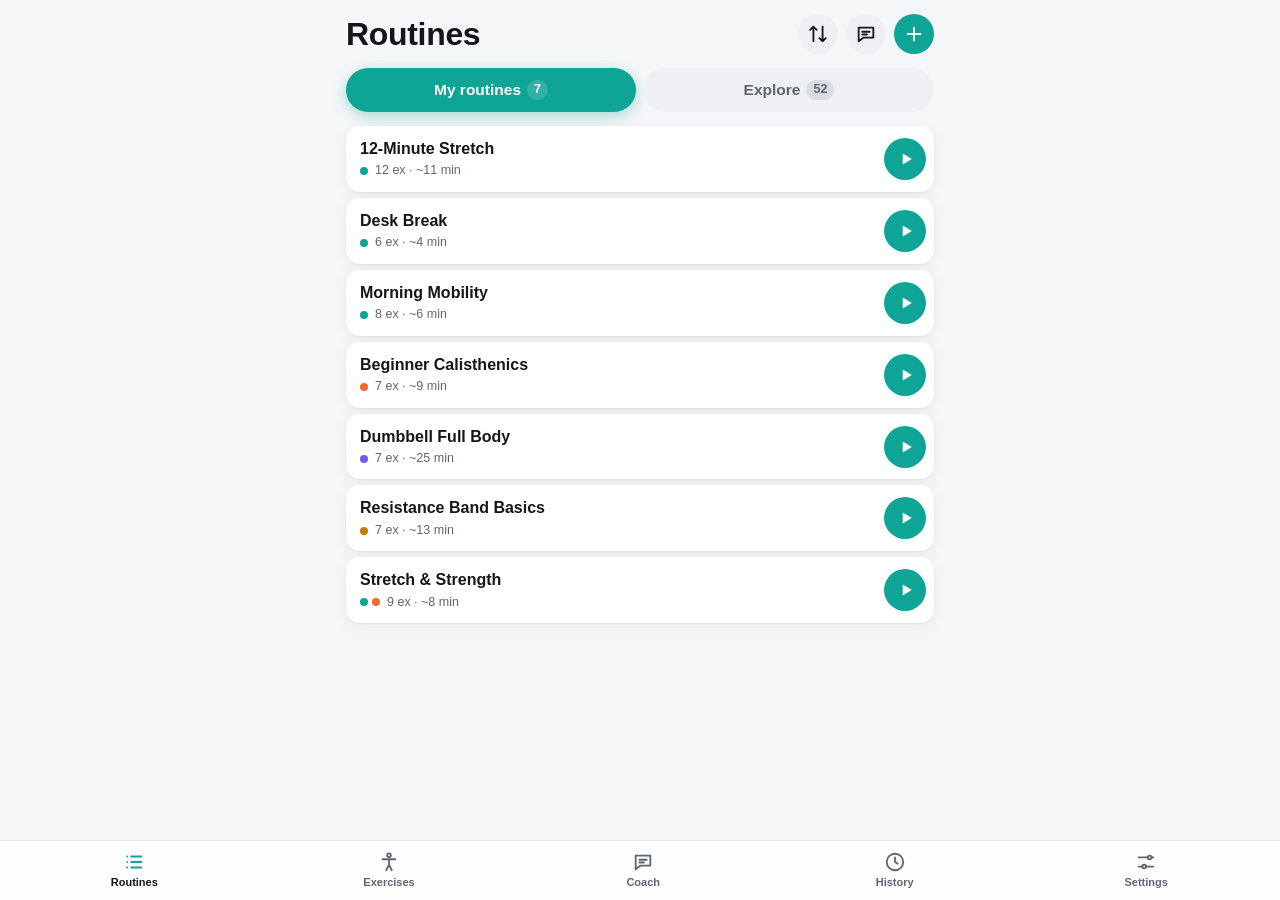
==== commit c676887a: "Coach tab in the bottom bar Coach sits in the middle of the tab bar (Routines, Exercises, Coach, His" ====
--- a/index.html
+++ b/index.html
@@ -22,6 +22,7 @@
   <nav class="tabbar" aria-label="Main">
     <a href="#/" data-tab="routines"><svg class="ic" viewBox="0 0 24 24" aria-hidden="true"><path d="M9 6h11M9 12h11M9 18h11M4.5 6h.01M4.5 12h.01M4.5 18h.01"/></svg><span>Routines</span></a>
     <a href="#/library" data-tab="library"><svg class="ic" viewBox="0 0 24 24" aria-hidden="true"><circle cx="12" cy="4.5" r="2"/><path d="M5 9h14M12 9v6M9 21l3-6 3 6"/></svg><span>Exercises</span></a>
+    <a href="#/coach" data-tab="coach"><svg class="ic" viewBox="0 0 24 24" aria-hidden="true"><path d="M4 5h16v11H9l-5 4z"/><path d="M8 9.5h8M8 12.5h5"/></svg><span>Coach</span></a>
     <a href="#/history" data-tab="history"><svg class="ic" viewBox="0 0 24 24" aria-hidden="true"><circle cx="12" cy="12" r="9"/><path d="M12 7v5l3 2"/></svg><span>History</span></a>
     <a href="#/settings" data-tab="settings"><svg class="ic" viewBox="0 0 24 24" aria-hidden="true"><path d="M4 7h10M18 7h2M4 17h4M12 17h8"/><circle cx="16" cy="7" r="2"/><circle cx="10" cy="17" r="2"/></svg><span>Settings</span></a>
   </nav>
--- a/styles.css
+++ b/styles.css
@@ -107,7 +107,7 @@
   -webkit-backdrop-filter: saturate(1.6) blur(18px);
   border-top: 1px solid var(--line);
 }
-.tabbar a { display: flex; flex-direction: column; align-items: center; gap: 2px; font-size: 11px; font-weight: 600; color: var(--text-2); padding: 4px 12px; min-width: 64px; }
+.tabbar a { display: flex; flex-direction: column; align-items: center; gap: 2px; font-size: 11px; font-weight: 600; color: var(--text-2); padding: 4px 6px; min-width: 58px; }
 .tabbar a.active { color: var(--text); }
 .tabbar a.active .ic { stroke: var(--stretch); }
 body.playing .tabbar { display: none; }
@@ -178,16 +178,23 @@
 .sheet .fpanel .chip:not(.on) { background: var(--surface); }.lib-count { margin: 0 2px 8px; }
 
 /* ── Home: My routines + Explore ── */
+.home-tabs { display: grid; grid-template-columns: 1fr 1fr; gap: 8px; margin: 2px 0 14px; }
+.home-tabs button {
+  display: flex; align-items: center; justify-content: center; gap: 6px; min-height: 44px; border-radius: 99px;
+  font-weight: 700; font-size: 15.5px; background: var(--surface-2); color: var(--text-2); transition: background .2s, color .2s;
+}
+.home-tabs button span { font-size: 12.5px; font-weight: 700; padding: 1px 7px; border-radius: 99px; background: color-mix(in srgb, currentColor 14%, transparent); }
+.home-tabs button.on { background: var(--stretch); color: #fff; box-shadow: 0 4px 14px color-mix(in srgb, var(--stretch) 35%, transparent); }
 .sec-head { display: flex; align-items: baseline; gap: 8px; margin: 18px 2px 8px; }
 .sec-head h2 { font-size: 20px; font-weight: 800; }
-.rlist { display: grid; gap: 6px; }
+.rlist { display: grid; grid-template-columns: minmax(0, 1fr); gap: 6px; }
 .rrow {
   display: flex; align-items: center; gap: 8px;
   background: var(--surface); border-radius: 14px; box-shadow: var(--shadow); padding: 4px 8px 4px 4px;
 }
 .rrow-main { flex: 1; min-width: 0; text-align: left; padding: 8px 10px; display: flex; flex-direction: column; gap: 2px; }
 .rrow-main b { font-size: 16px; font-weight: 700; white-space: nowrap; overflow: hidden; text-overflow: ellipsis; }
-.rrow-meta { display: flex; align-items: center; font-size: 13px; color: var(--text-2); white-space: nowrap; overflow: hidden; }
+.rrow-meta { font-size: 13px; }
 .tdot { width: 8px; height: 8px; border-radius: 50%; margin-right: 4px; flex: none; }
 .tdot:last-of-type { margin-right: 7px; }
 .rrow .grip { width: 44px; }
@@ -196,12 +203,13 @@
 .x-tools { display: flex; align-items: center; justify-content: space-between; margin: -2px 2px 8px; }
 .sort-select { display: inline-flex; align-items: center; gap: 4px; color: var(--text-2); font-size: 13.5px; font-weight: 600; }
 .sort-select select { border: 0; background: transparent; color: var(--text); font-weight: 650; font-size: 14px; padding: 4px 0; }
-.xlist { display: grid; gap: 6px; }
+.xlist { display: grid; grid-template-columns: minmax(0, 1fr); gap: 6px; }
 .xrow { display: flex; align-items: center; gap: 12px; background: var(--surface); border-radius: 14px; box-shadow: var(--shadow); padding: 6px 12px 6px 6px; }
 .x-thumb { width: 50px; height: 44px; flex: none; border-radius: 10px; background: var(--stage); overflow: hidden; }
-.x-text { flex: 1; min-width: 0; display: flex; flex-direction: column; }
+.x-text { flex: 1; min-width: 0; display: flex; flex-direction: column; overflow: hidden; }
 .x-text b { font-size: 15.5px; white-space: nowrap; overflow: hidden; text-overflow: ellipsis; }
-.x-text span { font-size: 12.5px; color: var(--text-2); white-space: nowrap; overflow: hidden; text-overflow: ellipsis; }
+.x-meta, .rrow-meta { display: flex; align-items: center; min-width: 0; font-size: 12.5px; color: var(--text-2); }
+.x-meta > span, .rrow-meta > span { min-width: 0; white-space: nowrap; overflow: hidden; text-overflow: ellipsis; }
 .ic.x-chev { transform: rotate(180deg); width: 18px; height: 18px; color: var(--text-2); }
 .x-added { display: grid; place-items: center; width: 26px; height: 26px; border-radius: 50%; background: color-mix(in srgb, var(--stretch) 18%, transparent); color: var(--stretch); }
 .x-added .ic { width: 16px; height: 16px; stroke-width: 2.6; }
@@ -212,7 +220,7 @@
 .x-facts span { font-size: 12px; color: var(--text-2); }
 .x-tags { display: flex; flex-wrap: wrap; gap: 6px; margin: 12px 0; }
 .x-tags .pill { background: var(--surface-2); color: var(--text-2); }
-.x-steps { list-style: none; padding: 0; margin: 0; display: grid; gap: 6px; }
+.x-steps { list-style: none; padding: 0; margin: 0; display: grid; grid-template-columns: minmax(0, 1fr); gap: 6px; }
 .x-steps a { display: flex; align-items: center; gap: 10px; background: var(--surface); border-radius: 14px; box-shadow: var(--shadow); padding: 6px 12px 6px 6px; }
 .x-cta { display: grid; gap: 8px; }
 .x-cta .btn.wide { margin-top: 0; }
@@ -342,6 +350,39 @@
 .pick-sub { font-size: 13px; color: var(--text-2); }
 .pick-add { display: grid; place-items: center; width: 34px; height: 34px; border-radius: 50%; background: var(--surface-2); color: var(--acc); transition: transform .2s, background .2s; }
 .pick.added .pick-add { background: var(--acc); color: #fff; transform: scale(1.12); }
+
+/* ── Coach ── */
+.coach-cta { display: flex; align-items: center; gap: 12px; padding: 12px 14px; margin-bottom: 12px; border-radius: 16px; background: color-mix(in srgb, var(--stretch) 14%, var(--surface)); }
+.coach-cta > .ic:first-child { width: 26px; height: 26px; color: var(--stretch); fill: color-mix(in srgb, var(--stretch) 25%, transparent); }
+.coach-cta > span { flex: 1; display: flex; flex-direction: column; font-size: 13.5px; color: var(--text-2); }
+.coach-cta b { color: var(--text); font-size: 15px; }
+.coach-note { margin: -4px 2px 10px; }
+.chat { display: flex; flex-direction: column; gap: 8px; padding-bottom: 76px; }
+.msg { max-width: 86%; padding: 10px 14px; border-radius: 18px; line-height: 1.4; font-size: 15.5px; }
+.msg.coach { align-self: flex-start; background: var(--surface); box-shadow: var(--shadow); border-bottom-left-radius: 6px; }
+.msg.me { align-self: flex-end; background: var(--stretch); color: #fff; border-bottom-right-radius: 6px; }
+.msg .muted { display: inline-block; margin-top: 4px; }
+.chips.quick { padding: 2px 0 4px; }
+.chips.quick .chip { background: var(--surface); box-shadow: inset 0 0 0 1.5px var(--line); color: var(--text); }
+.chips.quick .chip.on { background: var(--stretch); color: #fff; box-shadow: none; }
+.chips.quick .chip.done { background: var(--text); color: var(--bg); box-shadow: none; }
+.coach-warn { margin: 0 0 8px; padding: 8px 10px; border-radius: 12px; background: color-mix(in srgb, var(--danger) 12%, transparent); font-size: 14px; }
+.coach-card { background: var(--surface); border-radius: 18px; box-shadow: var(--shadow); padding: 12px; }
+.coach-card-head { display: flex; flex-direction: column; gap: 2px; margin: 2px 2px 8px; }
+.coach-card-head b { font-size: 17px; }
+.coach-steps { list-style: none; margin: 0; padding: 0; display: grid; grid-template-columns: minmax(0, 1fr); gap: 4px; max-height: 300px; overflow-y: auto; }
+.coach-steps li { display: flex; align-items: center; gap: 10px; padding: 3px 0; }
+.coach-steps .step-thumb { width: 44px; height: 38px; }
+.coach-actions { display: grid; grid-template-columns: 1fr 1fr; gap: 8px; margin-top: 10px; }
+.coach-matches { display: grid; grid-template-columns: minmax(0, 1fr); gap: 6px; }
+.coach-matches .xrow { padding: 10px 12px; }
+.chat-input {
+  position: fixed; left: 0; right: 0; bottom: calc(var(--safe-bottom) + 62px); z-index: 15;
+  display: flex; gap: 8px; max-width: 620px; margin: 0 auto; padding: 8px 16px;
+  background: color-mix(in srgb, var(--bg) 92%, transparent); backdrop-filter: blur(12px); -webkit-backdrop-filter: blur(12px);
+}
+.chat-input input { flex: 1; min-width: 0; border: 0; border-radius: 22px; padding: 0 16px; min-height: 44px; background: var(--surface); box-shadow: inset 0 0 0 1.5px var(--line); font-size: 16px; outline: none; }
+.chat-input .btn-icon { width: 44px; height: 44px; }
 
 /* ── Library ── */
 .ex-grid { display: grid; grid-template-columns: repeat(auto-fill, minmax(150px, 1fr)); gap: 10px; }
@@ -545,3 +586,6 @@
 @media (prefers-reduced-motion: reduce) {
   * { transition: none !important; }
 }
+
+/* On the Coach screen, keep toasts above the message box. */
+body:has(.chat-input) #toast { bottom: calc(var(--safe-bottom) + 132px); }
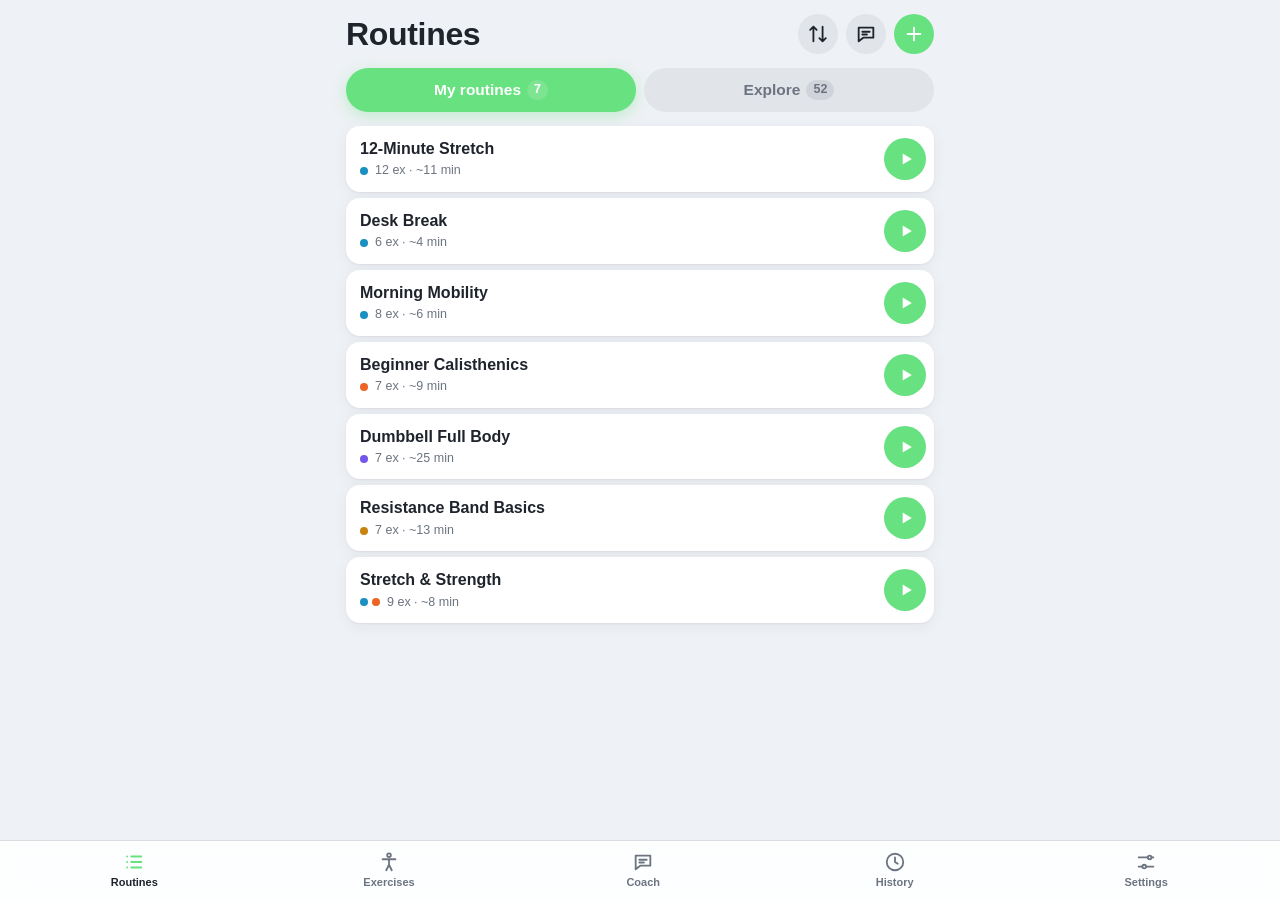
==== commit fc3cef78: "Palette: every color comes from the 10-color palette Co-Authored-By: Claude Opus 5.5 <noreply@anthro" ====
--- a/index.html
+++ b/index.html
@@ -5,8 +5,8 @@
   <meta name="viewport" content="width=device-width, initial-scale=1, viewport-fit=cover">
   <title>Limber</title>
   <meta name="description" content="Guided stretching and calisthenics routines with timers and visual cues.">
-  <meta name="theme-color" content="#f5f6f8" media="(prefers-color-scheme: light)">
-  <meta name="theme-color" content="#0e1014" media="(prefers-color-scheme: dark)">
+  <meta name="theme-color" content="#eef1f5" media="(prefers-color-scheme: light)">
+  <meta name="theme-color" content="#1f242c" media="(prefers-color-scheme: dark)">
   <meta name="apple-mobile-web-app-capable" content="yes">
   <meta name="mobile-web-app-capable" content="yes">
   <meta name="apple-mobile-web-app-status-bar-style" content="black-translucent">
--- a/styles.css
+++ b/styles.css
@@ -1,68 +1,86 @@
+/* ── Limber palette: 10 colors. Everything else is mixed from these. ── */
 :root {
-  --bg: #f5f6f8;
-  --surface: #ffffff;
-  --surface-2: #eef0f3;
-  --text: #14161b;
-  --text-2: #5f6673;
-  --line: #e2e5ea;
-  --stretch: #0fa596;
-  --strength: #f26a2e;
-  --weights: #6d5ce8;
-  --bands: #c27c00;
+  --c-charcoal: #1f242c; /* dark gray: main text, dark-mode pages */
+  --c-white: #ffffff;    /* cards, text on dark and on buttons */
+  --c-lime: #a8dc48;     /* button gradient start */
+  --c-green: #68e180;    /* button gradient end, small buttons, active states */
+  --c-slate: #6b7480;    /* secondary text, icons */
+  --c-mist: #eef1f5;     /* light-mode page background, quiet surfaces */
+  --c-ocean: #1a8fc2;    /* Stretch */
+  --c-coral: #ee6427;    /* Calisthenics */
+  --c-violet: #7356ec;   /* Free Weights */
+  --c-amber: #c98410;    /* Bands */
+
+  --bg: var(--c-mist);
+  --surface: var(--c-white);
+  --surface-2: color-mix(in srgb, var(--c-mist) 90%, var(--c-slate));
+  --text: var(--c-charcoal);
+  --text-2: var(--c-slate);
+  --line: color-mix(in srgb, var(--c-mist) 84%, var(--c-slate));
+  --stretch: var(--c-ocean);
+  --strength: var(--c-coral);
+  --weights: var(--c-violet);
+  --bands: var(--c-amber);
   --acc: var(--stretch);
-  --danger: #d93a3a;
-  --fig: #2a2f3a;
-  --fig-far: #a9afbb;
-  --ground: #d5d9df;
-  --body: #e4e7ec;
-  --muscle: #cfd4dc;
-  --stage: #f1f5f9;
+  /* Buttons: lime → green gradient for big buttons, solid green for small ones. */
+  --go-a: var(--c-lime);
+  --go-b: var(--c-green);
+  --go: var(--c-green);
+  --go-grad: linear-gradient(90deg, var(--go-a), var(--go-b));
+  --go-shadow: 0 8px 22px color-mix(in srgb, var(--go-b) 38%, transparent);
+  --danger: #d93a3a; /* system red, only for delete and warnings */
+  --fig: var(--c-charcoal);
+  --fig-far: color-mix(in srgb, var(--c-slate) 55%, var(--c-white));
+  --ground: color-mix(in srgb, var(--c-mist) 75%, var(--c-slate));
+  --body: color-mix(in srgb, var(--c-mist) 92%, var(--c-slate));
+  --muscle: color-mix(in srgb, var(--c-mist) 76%, var(--c-slate));
+  --stage: color-mix(in srgb, var(--c-mist) 60%, var(--c-white));
+  /* Behind the coach: a soft spotlight, white where she stands fading to cool gray at the edges. */
+  --stage-bg: radial-gradient(125% 100% at 50% 38%, var(--c-white) 0%, color-mix(in srgb, var(--c-mist) 50%, var(--c-white)) 45%, color-mix(in srgb, var(--c-mist) 90%, var(--c-slate)) 100%);
+  /* Faint staggered gray lines laid over the big figure stages. */
+  --stage-tex: url("data:image/svg+xml,%3Csvg%20xmlns='http://www.w3.org/2000/svg'%20width='156'%20height='46'%3E%3Cg%20fill='%231f242c'%20fill-opacity='.05'%3E%3Crect%20x='4'%20y='11'%20width='48'%20height='3'%20rx='1.5'/%3E%3Crect%20x='82'%20y='11'%20width='48'%20height='3'%20rx='1.5'/%3E%3Crect%20x='-35'%20y='34'%20width='48'%20height='3'%20rx='1.5'/%3E%3Crect%20x='43'%20y='34'%20width='48'%20height='3'%20rx='1.5'/%3E%3Crect%20x='121'%20y='34'%20width='48'%20height='3'%20rx='1.5'/%3E%3C/g%3E%3C/svg%3E");
   --radius: 18px;
-  --shadow: 0 1px 2px rgba(20, 22, 27, .06), 0 4px 16px rgba(20, 22, 27, .05);
+  --shadow: 0 1px 2px color-mix(in srgb, var(--c-charcoal) 6%, transparent), 0 4px 16px color-mix(in srgb, var(--c-charcoal) 5%, transparent);
+  --shade: var(--c-charcoal); /* shadows and scrims */
   --safe-top: env(safe-area-inset-top, 0px);
   --safe-bottom: env(safe-area-inset-bottom, 0px);
   color-scheme: light dark;
 }
 
-/* Dark theme: follows the phone (Settings → Appearance: Auto) unless the user picks Light or Dark. */
+/* Dark theme: follows the phone (Settings → Appearance: Auto) unless the user picks Light or Dark.
+   Exercise-type colors and greens stay the same in both themes (checked for contrast on both). */
 @media (prefers-color-scheme: dark) {
   :root:not([data-theme="light"]) {
-    --bg: #0e1014;
-    --surface: #181b21;
-    --surface-2: #22262e;
-    --text: #f1f2f5;
-    --text-2: #9aa1ad;
-    --line: #2a2e37;
-    --stretch: #2fc9b8;
-    --strength: #ff8247;
-    --weights: #9a8cff;
-    --bands: #f2b23a;
-    --fig: #eef0f4;
-    --fig-far: #6b7280;
-    --ground: #343944;
-    --body: #262a33;
-    --muscle: #343a45;
-    --stage: #e6ecf1;
+    --bg: var(--c-charcoal);
+    --surface: color-mix(in srgb, var(--c-charcoal) 93%, var(--c-white));
+    --surface-2: color-mix(in srgb, var(--c-charcoal) 85%, var(--c-white));
+    --text: var(--c-white);
+    --text-2: color-mix(in srgb, var(--c-slate) 58%, var(--c-white));
+    --line: color-mix(in srgb, var(--c-charcoal) 82%, var(--c-white));
+    --fig: var(--c-mist);
+    --fig-far: var(--c-slate);
+    --ground: color-mix(in srgb, var(--c-charcoal) 82%, var(--c-white));
+    --body: color-mix(in srgb, var(--c-charcoal) 90%, var(--c-white));
+    --muscle: color-mix(in srgb, var(--c-charcoal) 80%, var(--c-white));
+    --stage: color-mix(in srgb, var(--c-mist) 85%, var(--c-slate));
+    --stage-bg: radial-gradient(125% 100% at 50% 38%, color-mix(in srgb, var(--c-mist) 40%, var(--c-white)) 0%, color-mix(in srgb, var(--c-mist) 94%, var(--c-slate)) 45%, color-mix(in srgb, var(--c-mist) 78%, var(--c-slate)) 100%);
     --shadow: none;
   }
 }
 :root[data-theme="dark"] {
-  --bg: #0e1014;
-  --surface: #181b21;
-  --surface-2: #22262e;
-  --text: #f1f2f5;
-  --text-2: #9aa1ad;
-  --line: #2a2e37;
-  --stretch: #2fc9b8;
-  --strength: #ff8247;
-  --weights: #9a8cff;
-  --bands: #f2b23a;
-  --fig: #eef0f4;
-  --fig-far: #6b7280;
-  --ground: #343944;
-  --body: #262a33;
-  --muscle: #343a45;
-  --stage: #e6ecf1;
+  --bg: var(--c-charcoal);
+  --surface: color-mix(in srgb, var(--c-charcoal) 93%, var(--c-white));
+  --surface-2: color-mix(in srgb, var(--c-charcoal) 85%, var(--c-white));
+  --text: var(--c-white);
+  --text-2: color-mix(in srgb, var(--c-slate) 58%, var(--c-white));
+  --line: color-mix(in srgb, var(--c-charcoal) 82%, var(--c-white));
+  --fig: var(--c-mist);
+  --fig-far: var(--c-slate);
+  --ground: color-mix(in srgb, var(--c-charcoal) 82%, var(--c-white));
+  --body: color-mix(in srgb, var(--c-charcoal) 90%, var(--c-white));
+  --muscle: color-mix(in srgb, var(--c-charcoal) 80%, var(--c-white));
+  --stage: color-mix(in srgb, var(--c-mist) 85%, var(--c-slate));
+  --stage-bg: radial-gradient(125% 100% at 50% 38%, color-mix(in srgb, var(--c-mist) 40%, var(--c-white)) 0%, color-mix(in srgb, var(--c-mist) 94%, var(--c-slate)) 45%, color-mix(in srgb, var(--c-mist) 78%, var(--c-slate)) 100%);
   --shadow: none;
 }
 :root[data-theme="light"] { color-scheme: light; }
@@ -109,7 +127,7 @@
 }
 .tabbar a { display: flex; flex-direction: column; align-items: center; gap: 2px; font-size: 11px; font-weight: 600; color: var(--text-2); padding: 4px 6px; min-width: 58px; }
 .tabbar a.active { color: var(--text); }
-.tabbar a.active .ic { stroke: var(--stretch); }
+.tabbar a.active .ic { stroke: var(--go); }
 body.playing .tabbar { display: none; }
 
 /* ── Header ── */
@@ -121,11 +139,11 @@
   display: inline-grid; place-items: center; width: 40px; height: 40px; border-radius: 50%;
   color: var(--text); background: var(--surface-2);
 }
-.btn-icon.accent { background: var(--stretch); color: #fff; }
+.btn-icon.accent { background: var(--go); color: var(--c-white); }
 .btn-icon.danger { color: var(--danger); }
 .btn-icon.lg { width: 56px; height: 56px; }
 .btn-icon.lg .ic { width: 26px; height: 26px; }
-.btn-icon.on { background: var(--acc); color: #fff; }
+.btn-icon.on { background: var(--acc); color: var(--c-white); }
 .btn-icon.sm { width: 34px; height: 34px; }
 .btn-icon.sm .ic { width: 18px; height: 18px; }
 
@@ -135,7 +153,8 @@
   min-height: 46px; padding: 0 18px; border-radius: 14px; font-weight: 650;
   background: var(--surface-2); color: var(--text);
 }
-.btn.primary { background: var(--text); color: var(--bg); }
+.btn.primary { background: var(--go); color: var(--c-white); text-shadow: 0 1px 1px color-mix(in srgb, var(--shade) 12%, transparent); }
+.btn.primary.big { background: var(--go-grad); box-shadow: var(--go-shadow); text-transform: uppercase; letter-spacing: .06em; font-weight: 800; border-radius: 99px; }
 .btn.ghost { background: transparent; border: 1.5px dashed var(--line); color: var(--text-2); }
 .btn.ghost.danger { color: var(--danger); border-style: solid; }
 .btn.wide { display: flex; width: 100%; margin-top: 12px; }
@@ -147,7 +166,7 @@
 .bottom-cta {
   position: sticky; bottom: calc(var(--safe-bottom) + 70px); margin-top: 16px; z-index: 5;
 }
-.bottom-cta .btn { box-shadow: 0 8px 24px rgba(0, 0, 0, .18); }
+.bottom-cta .btn { box-shadow: 0 8px 24px color-mix(in srgb, var(--shade) 18%, transparent); }
 
 /* ── Pills & chips ── */
 .pill { display: inline-block; font-size: 12px; font-weight: 700; padding: 3px 9px; border-radius: 99px; }
@@ -155,7 +174,7 @@
 .pill.strength { background: color-mix(in srgb, var(--strength) 16%, transparent); color: var(--strength); }
 .pill.weights { background: color-mix(in srgb, var(--weights) 16%, transparent); color: var(--weights); }
 .pill.bands { background: color-mix(in srgb, var(--bands) 16%, transparent); color: var(--bands); }
-.band-dot { display: inline-block; width: 9px; height: 9px; border-radius: 50%; margin-right: 4px; vertical-align: 0; box-shadow: inset 0 0 0 1px rgba(0, 0, 0, .15); }
+.band-dot { display: inline-block; width: 9px; height: 9px; border-radius: 50%; margin-right: 4px; vertical-align: 0; box-shadow: inset 0 0 0 1px color-mix(in srgb, var(--shade) 15%, transparent); }
 .band-val { flex: 1; min-width: 0; text-align: center; font-size: 12.5px; font-weight: 700; white-space: nowrap; overflow: hidden; }
 .chips { display: flex; flex-wrap: wrap; gap: 8px; padding: 2px 0 10px; }
 .chip {
@@ -184,7 +203,7 @@
   font-weight: 700; font-size: 15.5px; background: var(--surface-2); color: var(--text-2); transition: background .2s, color .2s;
 }
 .home-tabs button span { font-size: 12.5px; font-weight: 700; padding: 1px 7px; border-radius: 99px; background: color-mix(in srgb, currentColor 14%, transparent); }
-.home-tabs button.on { background: var(--stretch); color: #fff; box-shadow: 0 4px 14px color-mix(in srgb, var(--stretch) 35%, transparent); }
+.home-tabs button.on { background: var(--go); color: var(--c-white); box-shadow: 0 4px 14px color-mix(in srgb, var(--go) 35%, transparent); }
 .sec-head { display: flex; align-items: baseline; gap: 8px; margin: 18px 2px 8px; }
 .sec-head h2 { font-size: 20px; font-weight: 800; }
 .rlist { display: grid; grid-template-columns: minmax(0, 1fr); gap: 6px; }
@@ -205,13 +224,13 @@
 .sort-select select { border: 0; background: transparent; color: var(--text); font-weight: 650; font-size: 14px; padding: 4px 0; }
 .xlist { display: grid; grid-template-columns: minmax(0, 1fr); gap: 6px; }
 .xrow { display: flex; align-items: center; gap: 12px; background: var(--surface); border-radius: 14px; box-shadow: var(--shadow); padding: 6px 12px 6px 6px; }
-.x-thumb { width: 50px; height: 44px; flex: none; border-radius: 10px; background: var(--stage); overflow: hidden; }
+.x-thumb { width: 50px; height: 44px; flex: none; border-radius: 10px; background: var(--stage-bg); overflow: hidden; }
 .x-text { flex: 1; min-width: 0; display: flex; flex-direction: column; overflow: hidden; }
 .x-text b { font-size: 15.5px; white-space: nowrap; overflow: hidden; text-overflow: ellipsis; }
 .x-meta, .rrow-meta { display: flex; align-items: center; min-width: 0; font-size: 12.5px; color: var(--text-2); }
 .x-meta > span, .rrow-meta > span { min-width: 0; white-space: nowrap; overflow: hidden; text-overflow: ellipsis; }
 .ic.x-chev { transform: rotate(180deg); width: 18px; height: 18px; color: var(--text-2); }
-.x-added { display: grid; place-items: center; width: 26px; height: 26px; border-radius: 50%; background: color-mix(in srgb, var(--stretch) 18%, transparent); color: var(--stretch); }
+.x-added { display: grid; place-items: center; width: 26px; height: 26px; border-radius: 50%; background: color-mix(in srgb, var(--go) 22%, transparent); color: color-mix(in srgb, var(--go) 70%, var(--text)); }
 .x-added .ic { width: 16px; height: 16px; stroke-width: 2.6; }
 .x-desc { color: var(--text-2); margin: 4px 0 14px; line-height: 1.45; }
 .x-facts { display: grid; grid-template-columns: repeat(3, 1fr); gap: 8px; }
@@ -224,12 +243,12 @@
 .x-steps a { display: flex; align-items: center; gap: 10px; background: var(--surface); border-radius: 14px; box-shadow: var(--shadow); padding: 6px 12px 6px 6px; }
 .x-cta { display: grid; gap: 8px; }
 .x-cta .btn.wide { margin-top: 0; }
-.x-cta .btn:not(.primary) { background: var(--surface); box-shadow: 0 8px 24px rgba(0, 0, 0, .12); }
+.x-cta .btn:not(.primary) { background: var(--surface); box-shadow: 0 8px 24px color-mix(in srgb, var(--shade) 12%, transparent); }
 .theme-seg button { display: inline-flex; align-items: center; justify-content: center; gap: 6px; }
 .theme-note { margin: 10px 2px 0; }
 .play-btn {
   display: grid; place-items: center; width: 56px; height: 56px; border-radius: 50%;
-  background: var(--stretch); color: #fff; flex: none;
+  background: var(--go); color: var(--c-white); flex: none;
 }
 .play-btn .ic { width: 26px; height: 26px; margin-left: 3px; }
 .play-btn.sm { width: 42px; height: 42px; }
@@ -240,7 +259,7 @@
   display: grid; place-items: center; align-self: stretch; width: 40px; flex: none;
   color: var(--text-2); cursor: grab; touch-action: none; -webkit-user-select: none; user-select: none; -webkit-touch-callout: none;
 }
-.dragging { position: relative; z-index: 10; box-shadow: 0 12px 32px rgba(0, 0, 0, .22); transition: none !important; }
+.dragging { position: relative; z-index: 10; box-shadow: 0 12px 32px color-mix(in srgb, var(--shade) 22%, transparent); transition: none !important; }
 .sorting > :not(.dragging) { transition: transform .18s ease; }
 .sorting, .sorting * { -webkit-user-select: none; user-select: none; }
 .sort-tip { margin: -4px 2px 10px; }
@@ -271,13 +290,13 @@
 .step-head { display: flex; align-items: center; gap: 10px; flex: 1; min-width: 0; padding: 8px 0 8px 8px; text-align: left; }
 .step.open .step-row { background: color-mix(in srgb, var(--acc) 7%, transparent); }
 .step-num { width: 22px; text-align: center; font-size: 13px; font-weight: 700; color: var(--text-2); flex: none; }
-.step-thumb, .pick-thumb { width: 54px; height: 47px; flex: none; border-radius: 10px; background: var(--stage); overflow: hidden; }
+.step-thumb, .pick-thumb { width: 54px; height: 47px; flex: none; border-radius: 10px; background: var(--stage-bg); overflow: hidden; }
 .step-text { flex: 1; min-width: 0; display: flex; flex-direction: column; }
 .step-name { font-weight: 650; white-space: nowrap; overflow: hidden; text-overflow: ellipsis; }
 .step-sum { font-size: 13px; color: var(--acc); font-weight: 600; }
 .step-body { padding: 10px 12px 12px; border-top: 1px solid var(--line); }
 .step-top { display: flex; gap: 10px; }
-.step-preview { width: 42%; max-width: 170px; aspect-ratio: 1.25; flex: none; border-radius: 12px; background: var(--stage); }
+.step-preview { width: 42%; max-width: 170px; aspect-ratio: 1.25; flex: none; border-radius: 12px; background: var(--stage-bg); }
 .step-side { flex: 1; min-width: 0; display: flex; flex-direction: column; justify-content: space-between; gap: 6px; }
 .step-side .seg { margin-top: 0; }
 .step-side .seg button { min-height: 30px; font-size: 13px; }
@@ -300,7 +319,7 @@
 
 .seg { display: flex; background: var(--surface-2); border-radius: 12px; padding: 3px; margin-top: 4px; }
 .seg button { flex: 1; min-height: 36px; border-radius: 10px; font-weight: 650; font-size: 14px; color: var(--text-2); }
-.seg button.on { background: var(--surface); color: var(--text); box-shadow: 0 1px 3px rgba(0, 0, 0, .12); }
+.seg button.on { background: var(--surface); color: var(--text); box-shadow: 0 1px 3px color-mix(in srgb, var(--shade) 12%, transparent); }
 
 .stepper { display: inline-flex; align-items: center; background: var(--surface-2); border-radius: 12px; flex: none; }
 .stepper button { width: 38px; height: 38px; font-size: 20px; font-weight: 600; color: var(--text); }
@@ -312,8 +331,8 @@
 .stepper .unit { font-weight: 700; color: var(--text-2); font-size: 14px; min-width: 6px; padding-right: 2px; }
 
 .toggle { width: 52px; height: 32px; border-radius: 99px; background: var(--line); position: relative; flex: none; transition: background .2s; }
-.toggle span { position: absolute; top: 3px; left: 3px; width: 26px; height: 26px; border-radius: 50%; background: #fff; box-shadow: 0 1px 3px rgba(0, 0, 0, .25); transition: transform .2s; }
-.toggle.on { background: var(--stretch); }
+.toggle span { position: absolute; top: 3px; left: 3px; width: 26px; height: 26px; border-radius: 50%; background: var(--c-white); box-shadow: 0 1px 3px color-mix(in srgb, var(--shade) 25%, transparent); transition: transform .2s; }
+.toggle.on { background: var(--go); }
 .toggle.on span { transform: translateX(20px); }
 .toggle.sm { width: 42px; height: 26px; }
 .toggle.sm span { width: 20px; height: 20px; }
@@ -321,7 +340,7 @@
 
 /* ── Sheets ── */
 .sheet-wrap { position: fixed; inset: 0; z-index: 50; }
-.sheet-backdrop { position: absolute; inset: 0; background: rgba(0, 0, 0, .4); opacity: 0; transition: opacity .25s; }
+.sheet-backdrop { position: absolute; inset: 0; background: color-mix(in srgb, var(--shade) 40%, transparent); opacity: 0; transition: opacity .25s; }
 .sheet {
   position: absolute; left: 0; right: 0; bottom: 0; max-width: 620px; margin: 0 auto;
   max-height: 88dvh; overflow-y: auto; background: var(--surface);
@@ -349,22 +368,22 @@
 .pick-name { font-weight: 650; }
 .pick-sub { font-size: 13px; color: var(--text-2); }
 .pick-add { display: grid; place-items: center; width: 34px; height: 34px; border-radius: 50%; background: var(--surface-2); color: var(--acc); transition: transform .2s, background .2s; }
-.pick.added .pick-add { background: var(--acc); color: #fff; transform: scale(1.12); }
+.pick.added .pick-add { background: var(--acc); color: var(--c-white); transform: scale(1.12); }
 
 /* ── Coach ── */
-.coach-cta { display: flex; align-items: center; gap: 12px; padding: 12px 14px; margin-bottom: 12px; border-radius: 16px; background: color-mix(in srgb, var(--stretch) 14%, var(--surface)); }
-.coach-cta > .ic:first-child { width: 26px; height: 26px; color: var(--stretch); fill: color-mix(in srgb, var(--stretch) 25%, transparent); }
+.coach-cta { display: flex; align-items: center; gap: 12px; padding: 12px 14px; margin-bottom: 12px; border-radius: 16px; background: color-mix(in srgb, var(--go) 16%, var(--surface)); }
+.coach-cta > .ic:first-child { width: 26px; height: 26px; color: color-mix(in srgb, var(--go) 75%, var(--text)); fill: color-mix(in srgb, var(--go) 30%, transparent); }
 .coach-cta > span { flex: 1; display: flex; flex-direction: column; font-size: 13.5px; color: var(--text-2); }
 .coach-cta b { color: var(--text); font-size: 15px; }
 .coach-note { margin: -4px 2px 10px; }
 .chat { display: flex; flex-direction: column; gap: 8px; padding-bottom: 76px; }
 .msg { max-width: 86%; padding: 10px 14px; border-radius: 18px; line-height: 1.4; font-size: 15.5px; }
 .msg.coach { align-self: flex-start; background: var(--surface); box-shadow: var(--shadow); border-bottom-left-radius: 6px; }
-.msg.me { align-self: flex-end; background: var(--stretch); color: #fff; border-bottom-right-radius: 6px; }
+.msg.me { align-self: flex-end; background: var(--go); color: var(--c-white); border-bottom-right-radius: 6px; }
 .msg .muted { display: inline-block; margin-top: 4px; }
 .chips.quick { padding: 2px 0 4px; }
 .chips.quick .chip { background: var(--surface); box-shadow: inset 0 0 0 1.5px var(--line); color: var(--text); }
-.chips.quick .chip.on { background: var(--stretch); color: #fff; box-shadow: none; }
+.chips.quick .chip.on { background: var(--go); color: var(--c-white); box-shadow: none; }
 .chips.quick .chip.done { background: var(--text); color: var(--bg); box-shadow: none; }
 .coach-warn { margin: 0 0 8px; padding: 8px 10px; border-radius: 12px; background: color-mix(in srgb, var(--danger) 12%, transparent); font-size: 14px; }
 .coach-card { background: var(--surface); border-radius: 18px; box-shadow: var(--shadow); padding: 12px; }
@@ -387,12 +406,12 @@
 /* ── Library ── */
 .ex-grid { display: grid; grid-template-columns: repeat(auto-fill, minmax(150px, 1fr)); gap: 10px; }
 .ex-card { position: relative; display: flex; flex-direction: column; background: var(--surface); border-radius: 16px; box-shadow: var(--shadow); padding: 8px 8px 12px; }
-.ex-thumb { display: block; aspect-ratio: 1.25; border-radius: 10px; background: var(--stage); margin-bottom: 8px; }
+.ex-thumb { display: block; aspect-ratio: 1.25; border-radius: 10px; background: var(--stage-bg); margin-bottom: 8px; }
 .ex-name { font-weight: 650; font-size: 15px; line-height: 1.25; padding: 0 4px; }
 .ex-sub { font-size: 12.5px; color: var(--acc); font-weight: 600; padding: 2px 4px 0; }
 .tag { position: absolute; top: 12px; left: 12px; font-size: 11px; font-weight: 700; background: var(--surface); padding: 2px 7px; border-radius: 6px; }
 
-.ex-hero { aspect-ratio: 1.5; background: var(--stage); border-radius: var(--radius); box-shadow: var(--shadow); }
+.ex-hero { aspect-ratio: 1.5; background: var(--stage-bg); border-radius: var(--radius); box-shadow: var(--shadow); }
 .ex-title { margin: 16px 2px; }
 .ex-title h1 { font-size: 28px; font-weight: 800; margin: 8px 0 2px; }
 .card { background: var(--surface); border-radius: var(--radius); box-shadow: var(--shadow); padding: 16px; margin-bottom: 12px; }
@@ -419,7 +438,7 @@
 .form fieldset { border: 0; padding: 0; margin: 0; }
 .form legend { font-weight: 600; font-size: 14px; margin-bottom: 8px; }
 .row2 { display: grid; grid-template-columns: 1fr 1fr; gap: 10px; }
-.like-preview { aspect-ratio: 1.8; background: var(--stage); border-radius: 14px; }
+.like-preview { aspect-ratio: 1.8; background: var(--stage-bg); border-radius: 14px; }
 
 /* ── History ── */
 .stats { display: grid; grid-template-columns: repeat(auto-fit, minmax(90px, 1fr)); gap: 10px; margin-bottom: 14px; }
@@ -428,7 +447,7 @@
 .stat span { font-size: 13px; color: var(--text-2); }
 .cal { display: grid; grid-template-columns: repeat(7, 1fr); gap: 6px; margin-bottom: 18px; }
 .cal span { height: 20px; border-radius: 5px; background: var(--surface-2); }
-.cal span.on { background: var(--stretch); }
+.cal span.on { background: var(--go); }
 .cal span.today { outline: 2px solid var(--text-2); outline-offset: 1px; }
 .hist { list-style: none; padding: 0; margin: 0; background: var(--surface); border-radius: var(--radius); box-shadow: var(--shadow); }
 .hist li { display: flex; justify-content: space-between; align-items: center; gap: 12px; padding: 12px 16px; border-bottom: 1px solid var(--line); }
@@ -473,31 +492,31 @@
 .last-lift b { color: var(--text); }
 .days { display: flex; justify-content: space-between; gap: 6px; margin: 12px 0 4px; }
 .day { flex: 1; aspect-ratio: 1; max-width: 42px; border-radius: 50%; background: var(--surface-2); font-weight: 700; color: var(--text-2); }
-.day.on { background: var(--stretch); color: #fff; }
+.day.on { background: var(--go); color: var(--c-white); }
 .time-input { border: 0; background: var(--surface-2); border-radius: 10px; padding: 8px 10px; font-weight: 700; color: var(--text); }
 .hint.nudge { background: color-mix(in srgb, var(--strength) 14%, var(--surface)); }
 .settings .switch-row { border-bottom: 1px solid var(--line); }
 .coach-row { display: flex; gap: 14px; align-items: center; }
-.coach-preview { width: 110px; aspect-ratio: 0.9; flex: none; border-radius: 14px; background: var(--stage); }
+.coach-preview { width: 110px; aspect-ratio: 0.9; flex: none; border-radius: 14px; background: var(--stage-bg); }
 .coach-pick { flex: 1; display: grid; gap: 14px; }
 .swatches { display: flex; gap: 10px; }
-.swatch { width: 36px; height: 36px; border-radius: 50%; box-shadow: inset 0 0 0 1px rgba(0, 0, 0, .12); }
-.swatch.on { outline: 3px solid var(--stretch); outline-offset: 2px; }
+.swatch { width: 36px; height: 36px; border-radius: 50%; box-shadow: inset 0 0 0 1px color-mix(in srgb, var(--shade) 12%, transparent); }
+.swatch.on { outline: 3px solid var(--go); outline-offset: 2px; }
 
 /* ── Figures ── */
 svg.figure { width: 100%; height: 100%; display: block; }
-.fig-ground { stroke: #b6daee; stroke-width: 1.1; }
-.fig-wall { stroke: #8fcdec; stroke-width: 1.3; stroke-dasharray: 3 2.2; }
-.fig-bar { stroke: #8a94a6; stroke-width: 2.4; stroke-linecap: round; }
-.fig-box { fill: #d6dfe8; }
-.fig-mat { fill: #cde8f6; }
-.fig-shadow { fill: rgba(30, 40, 60, .1); }
-.fig-arrow { fill: none; stroke: #5bbcec; stroke-width: 1.5; stroke-linecap: round; opacity: .9; }
-.fig-arrow-head { fill: #5bbcec; opacity: .9; }
-.fig-chair line { stroke: #a9b6c3; stroke-width: 1.6; stroke-linecap: round; }
-.fig-chair rect { fill: #b9c5d1; }
-.fig-chair rect.back { fill: #d2dbe4; }
-.fig-chair rect.pad { fill: #7f8b9a; }
+.fig-ground { stroke: color-mix(in srgb, var(--c-ocean) 30%, var(--c-white)); stroke-width: 1.1; }
+.fig-wall { stroke: color-mix(in srgb, var(--c-ocean) 50%, var(--c-white)); stroke-width: 1.3; stroke-dasharray: 3 2.2; }
+.fig-bar { stroke: var(--c-slate); stroke-width: 2.4; stroke-linecap: round; }
+.fig-box { fill: color-mix(in srgb, var(--c-mist) 80%, var(--c-slate)); }
+.fig-mat { fill: color-mix(in srgb, var(--c-ocean) 20%, var(--c-white)); }
+.fig-shadow { fill: color-mix(in srgb, var(--c-charcoal) 10%, transparent); }
+.fig-arrow { fill: none; stroke: color-mix(in srgb, var(--c-ocean) 75%, var(--c-white)); stroke-width: 1.5; stroke-linecap: round; opacity: .9; }
+.fig-arrow-head { fill: color-mix(in srgb, var(--c-ocean) 75%, var(--c-white)); opacity: .9; }
+.fig-chair line { stroke: color-mix(in srgb, var(--c-slate) 55%, var(--c-white)); stroke-width: 1.6; stroke-linecap: round; }
+.fig-chair rect { fill: color-mix(in srgb, var(--c-slate) 42%, var(--c-white)); }
+.fig-chair rect.back { fill: color-mix(in srgb, var(--c-slate) 25%, var(--c-white)); }
+.fig-chair rect.pad { fill: color-mix(in srgb, var(--c-slate) 85%, var(--c-white)); }
 
 .musclemap { width: 100%; display: block; }
 .mm-base { fill: var(--body); stroke: var(--body); }
@@ -522,8 +541,8 @@
 .pl-name { font-size: clamp(24px, 7vw, 32px); font-weight: 800; margin: 2px 0 6px; line-height: 1.15; }
 .pl-chips { display: flex; justify-content: center; gap: 6px; min-height: 30px; }
 .pl-chips .chip { padding: 4px 12px; font-size: 13px; }
-.pl-chips .chip.on { background: var(--acc); color: #fff; }
-.pl-stage { position: relative; flex: 1; min-height: 160px; margin: 8px 0 4px; background: var(--stage); border-radius: 22px; overflow: hidden; }
+.pl-chips .chip.on { background: var(--acc); color: var(--c-white); }
+.pl-stage { position: relative; flex: 1; min-height: 160px; margin: 8px 0 4px; background: var(--stage-bg); border-radius: 22px; overflow: hidden; }
 .pl-fig, .pl-map { position: absolute; inset: 10px; transition: opacity .3s; }
 .pl-fig.dim { opacity: .45; }
 .pl-map { display: flex; justify-content: center; }
@@ -547,7 +566,7 @@
 .pl-controls { display: flex; align-items: center; justify-content: center; gap: 28px; }
 .pl-main {
   display: grid; place-items: center; width: 78px; height: 78px; border-radius: 50%;
-  background: var(--acc); color: #fff; box-shadow: 0 6px 20px color-mix(in srgb, var(--acc) 40%, transparent);
+  background: var(--go-grad); color: var(--c-white); box-shadow: var(--go-shadow);
   transition: width .2s, border-radius .2s;
 }
 .pl-main .ic { width: 32px; height: 32px; }
@@ -560,7 +579,7 @@
 .pl-extra[hidden], .pl-less[hidden] { display: block; visibility: hidden; }
 .pl-less { justify-self: end; margin-right: 14px; padding: 8px 12px; border-radius: 12px; background: var(--surface-2); font-weight: 700; font-size: 14px; }
 .pl-chips { flex-wrap: wrap; }
-.pl-chips .chip.skip { background: var(--acc); color: #fff; }
+.pl-chips .chip.skip { background: var(--acc); color: var(--c-white); }
 .pl-chips .chip.load { background: color-mix(in srgb, var(--acc) 14%, var(--surface-2)); color: var(--text); display: inline-flex; align-items: center; gap: 4px; }
 .pl-chips .chip.load .ic { width: 14px; height: 14px; vertical-align: 0; }
 .pl-chips .chip.ghost { background: transparent; box-shadow: inset 0 0 0 1px var(--line); }
@@ -572,7 +591,7 @@
 .finish { min-height: 100dvh; display: flex; flex-direction: column; justify-content: center; align-items: stretch; padding: 24px 16px; text-align: center; max-width: 480px; margin: 0 auto; }
 .finish h1 { font-size: 34px; font-weight: 800; }
 .finish p { margin: 4px 0 24px; }
-.finish-badge { display: grid; place-items: center; width: 92px; height: 92px; border-radius: 50%; background: var(--stretch); color: #fff; margin: 0 auto 18px; }
+.finish-badge { display: grid; place-items: center; width: 92px; height: 92px; border-radius: 50%; background: var(--go-grad); box-shadow: var(--go-shadow); color: var(--c-white); margin: 0 auto 18px; }
 .finish-badge .ic { width: 48px; height: 48px; stroke-width: 2.6; }
 
 #toast {
@@ -589,3 +608,6 @@
 
 /* On the Coach screen, keep toasts above the message box. */
 body:has(.chat-input) #toast { bottom: calc(var(--safe-bottom) + 132px); }
+
+/* Big figure stages get the faint line texture over the spotlight; small thumbnails keep just the glow. */
+.ex-hero, .pl-stage, .step-preview, .like-preview, .coach-preview, .ex-thumb { background: var(--stage-tex), var(--stage-bg); }
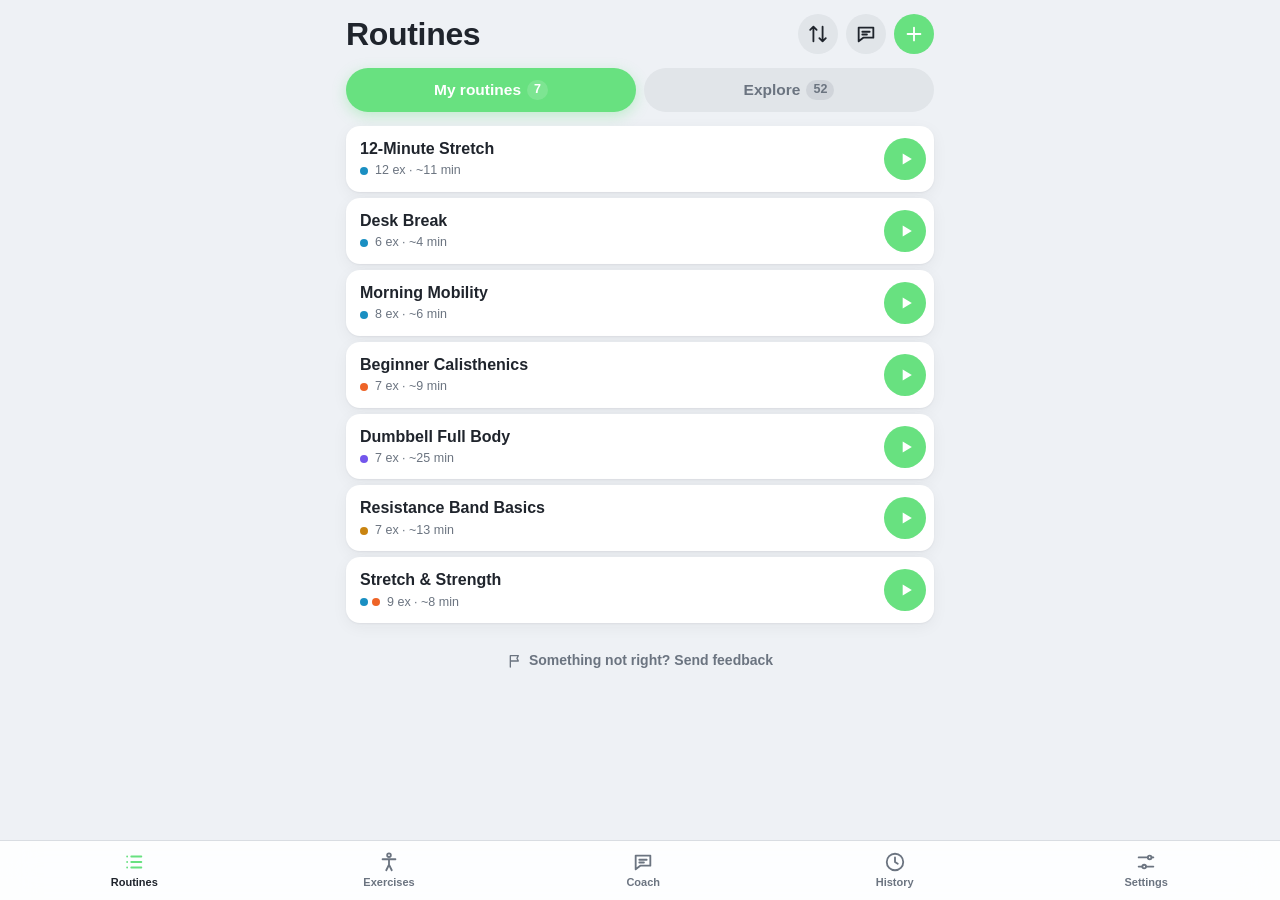
==== commit 46de3c15: "Home screen icon: charcoal figure on the lime-to-green gradient Co-Authored-By: Claude Opus 5.5 <nor" ====
--- a/index.html
+++ b/index.html
@@ -11,8 +11,8 @@
   <meta name="mobile-web-app-capable" content="yes">
   <meta name="apple-mobile-web-app-status-bar-style" content="black-translucent">
   <meta name="apple-mobile-web-app-title" content="Limber">
-  <link rel="apple-touch-icon" href="icons/apple-touch-icon.png">
-  <link rel="icon" type="image/png" sizes="192x192" href="icons/icon-192.png">
+  <link rel="apple-touch-icon" href="icons/apple-touch-icon.png?v=2">
+  <link rel="icon" type="image/png" sizes="192x192" href="icons/icon-192.png?v=2">
   <link rel="manifest" href="manifest.webmanifest">
   <script>try { const t = localStorage.getItem('limber.theme'); if (t === 'light' || t === 'dark') document.documentElement.dataset.theme = t; } catch {}</script>
   <link rel="stylesheet" href="styles.css">
--- a/styles.css
+++ b/styles.css
@@ -611,3 +611,10 @@
 
 /* Big figure stages get the faint line texture over the spotlight; small thumbnails keep just the glow. */
 .ex-hero, .pl-stage, .step-preview, .like-preview, .coach-preview, .ex-thumb { background: var(--stage-tex), var(--stage-bg); }
+
+/* ── Feedback ── */
+.fb-link { display: flex; align-items: center; justify-content: center; gap: 6px; width: 100%; margin: 18px 0 4px; padding: 10px; font-size: 14px; font-weight: 600; color: var(--text-2); }
+.fb-link .ic { width: 16px; height: 16px; }
+.fb .seg { margin-top: 0; }
+.fb textarea { resize: vertical; min-height: 110px; }
+.fb label .muted { font-weight: 400; }
